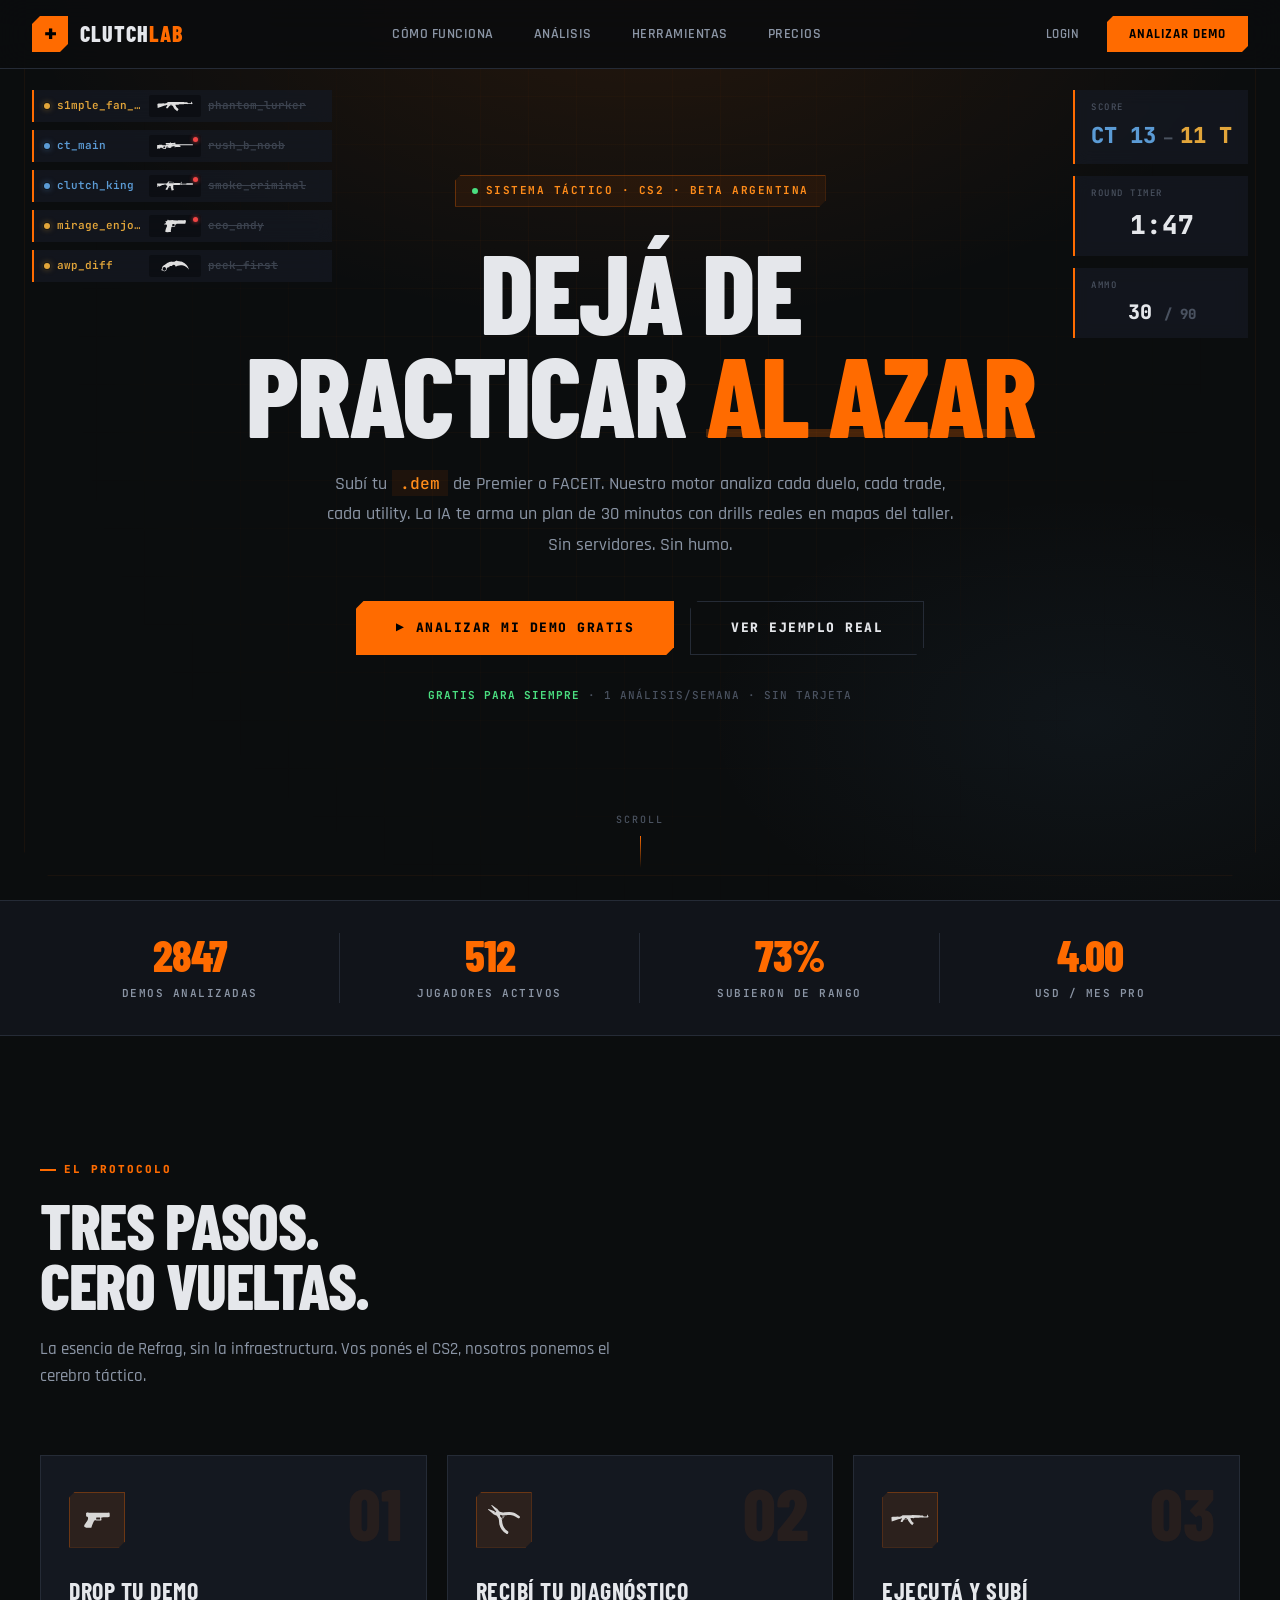
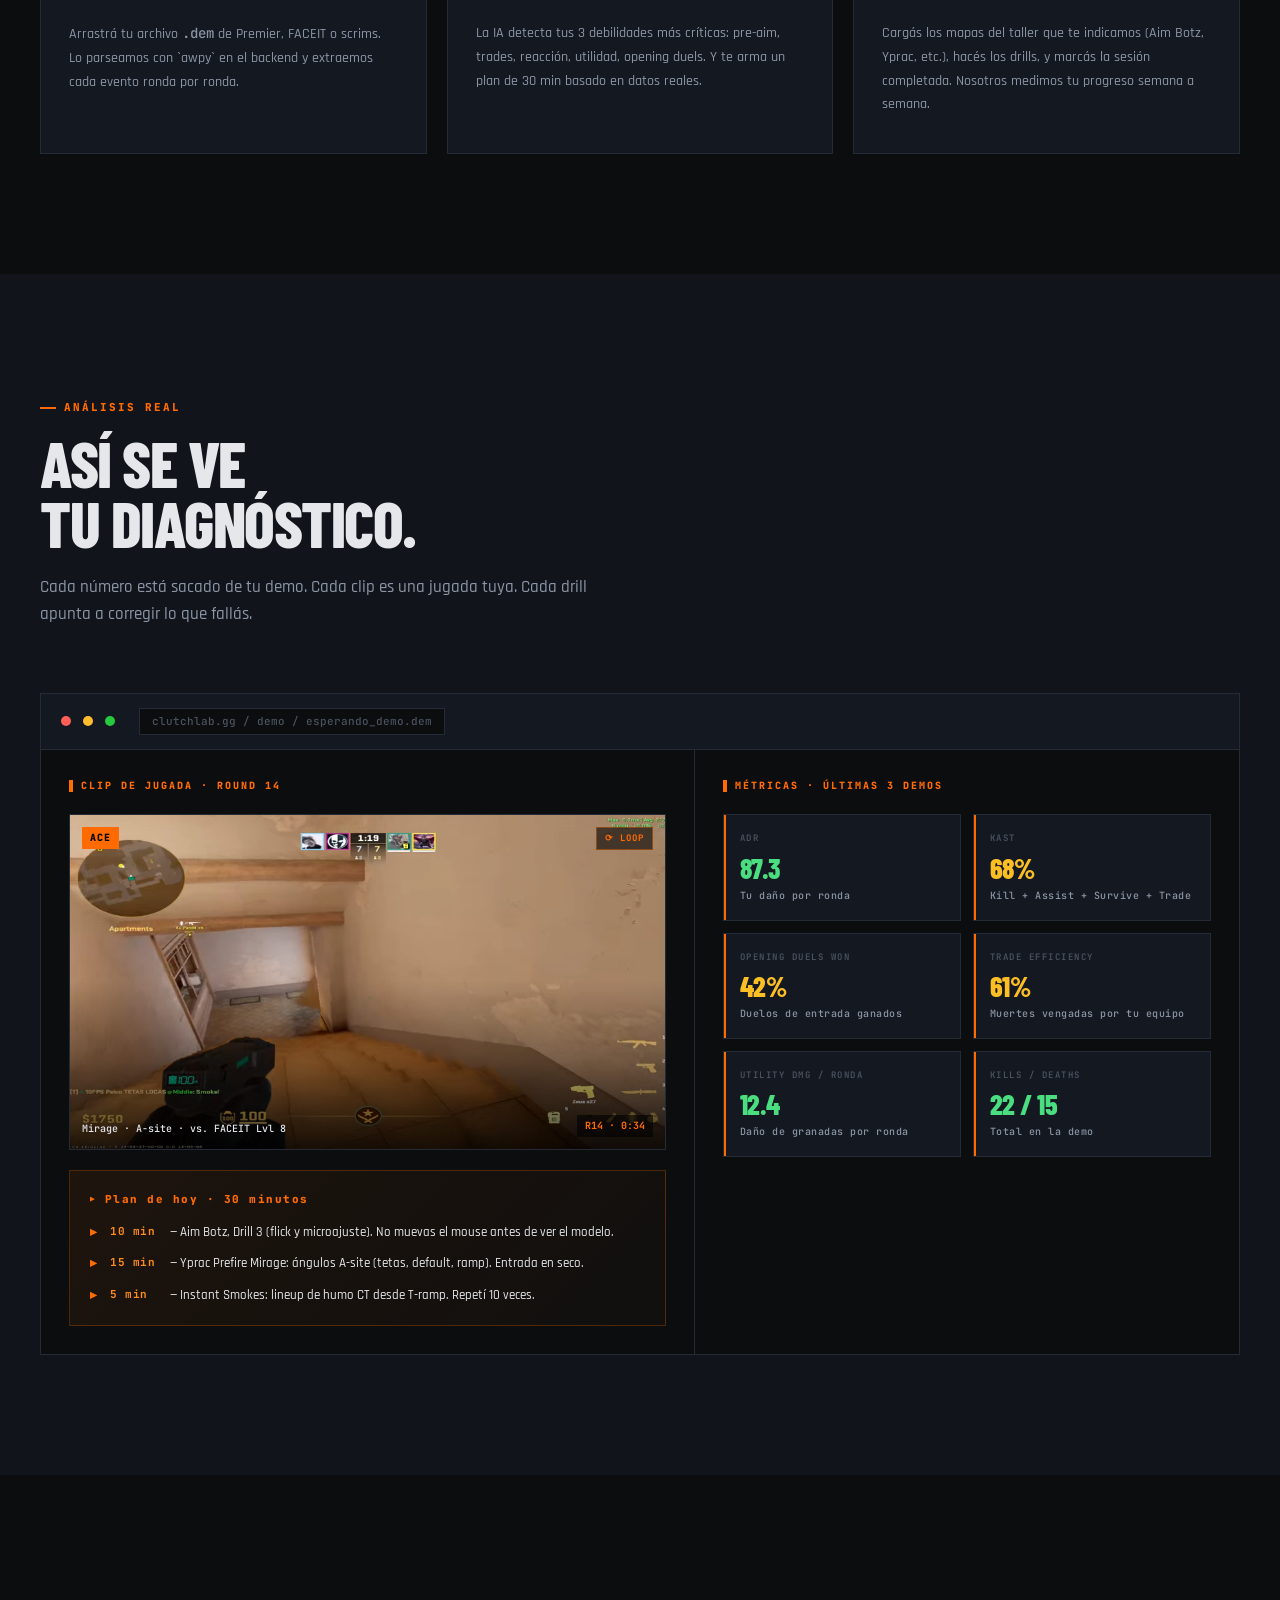
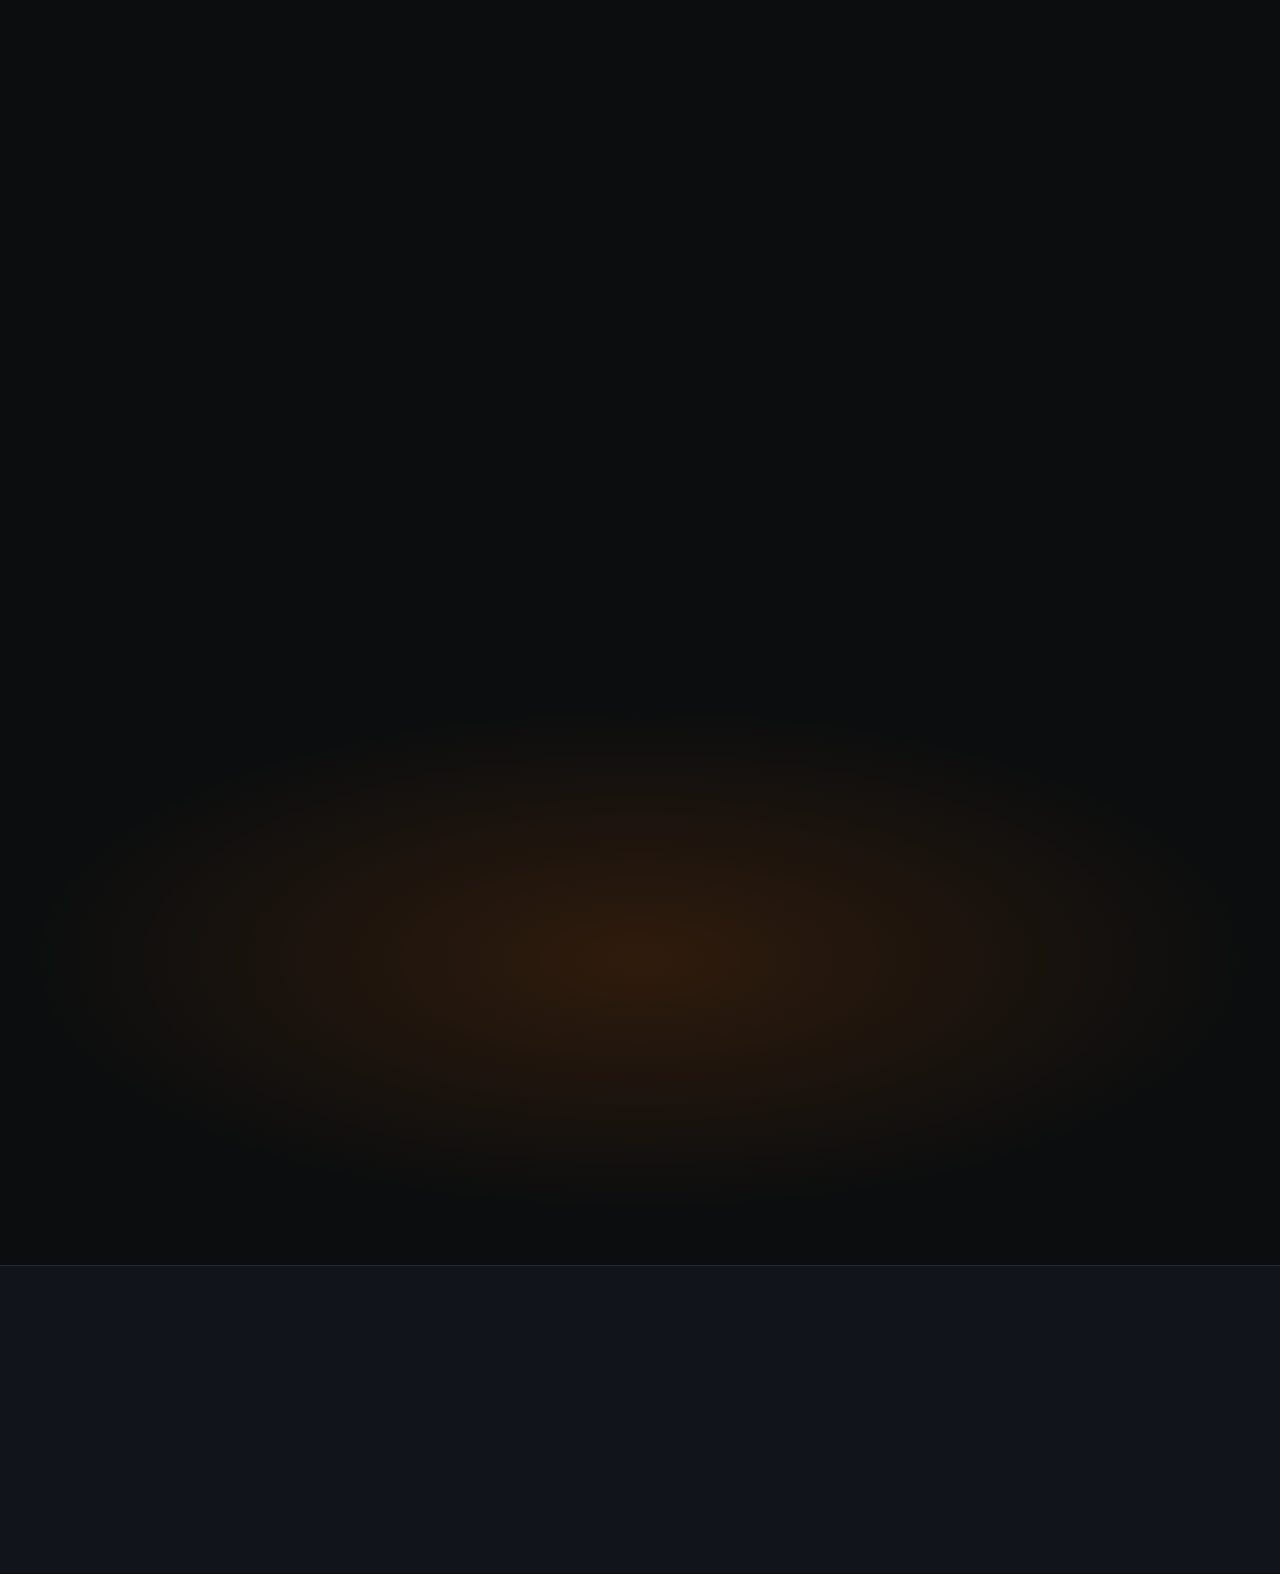
==== index.html @ af493adc "Base de la plataforma" ====
<!DOCTYPE html>
<html lang="es">
<head>
<meta charset="UTF-8">
<meta name="viewport" content="width=device-width, initial-scale=1.0">
<title>ClutchLab — Entrenamiento táctico para CS2</title>
<link rel="preconnect" href="https://fonts.googleapis.com">
<link rel="preconnect" href="https://fonts.gstatic.com" crossorigin>
<link href="https://fonts.googleapis.com/css2?family=Rajdhani:wght@500;600;700&family=JetBrains+Mono:wght@400;600;800&family=Barlow+Condensed:wght@600;700;800&display=swap" rel="stylesheet">
<link rel="stylesheet" href="styles.css">
</head>
<body>

<!-- ============================================================
     NAV
     ============================================================ -->
<nav>
  <div class="nav-inner">
    <div class="nav-brand">
      <div class="nav-brand-mark"></div>
      <div class="nav-brand-text">Clutch<span>Lab</span></div>
    </div>
    <ul class="nav-links">
      <li><a href="#como-funciona">Cómo funciona</a></li>
      <li><a href="#analisis">Análisis</a></li>
      <li><a href="#herramientas">Herramientas</a></li>
      <li><a href="#precios">Precios</a></li>
    </ul>
    <div class="nav-actions">
      <a href="#" class="nav-login" id="nav-login-btn">Login</a>
      <div class="nav-user hidden" id="nav-user">
        <span class="nav-username" id="nav-username">@usuario</span>
        <button type="button" class="nav-logout" id="nav-logout-btn">Salir</button>
      </div>
      <button type="button" class="nav-cta" id="btn-analyze-nav" style="border:none;cursor:pointer;font-family:inherit;">Analizar demo</button>
    </div>
  </div>
</nav>

<!-- ============================================================
     HERO
     ============================================================ -->
<header class="hero">
  
  <!-- Kill feed decorativo -->
  <div class="killfeed">
    
    <!-- AK-47 · T mata a CT -->
    <div class="kf-item">
      <span class="kf-faction kf-faction-t"></span>
      <span class="kf-killer kf-t">s1mple_fan_07</span>
      <span class="kf-weapon-wrap">
        <img class="kf-weapon-icon" src="icons/ak47.svg" alt="AK-47">
      </span>
      <span class="kf-dead">phantom_lurker</span>
    </div>

    <!-- AWP headshot · CT mata a T -->
    <div class="kf-item">
      <span class="kf-faction kf-faction-ct"></span>
      <span class="kf-killer kf-ct">ct_main</span>
      <span class="kf-weapon-wrap">
        <img class="kf-weapon-icon" src="icons/awp.svg" alt="AWP">
        <span class="kf-hs-dot"></span>
      </span>
      <span class="kf-dead">rush_b_noob</span>
    </div>

    <!-- M4A1-S headshot · CT mata a T -->
    <div class="kf-item">
      <span class="kf-faction kf-faction-ct"></span>
      <span class="kf-killer kf-ct">clutch_king</span>
      <span class="kf-weapon-wrap">
        <img class="kf-weapon-icon" src="icons/m4a1_silencer.svg" alt="M4A1-S">
        <span class="kf-hs-dot"></span>
      </span>
      <span class="kf-dead">smoke_criminal</span>
    </div>

    <!-- Deagle headshot · T mata a CT -->
    <div class="kf-item">
      <span class="kf-faction kf-faction-t"></span>
      <span class="kf-killer kf-t">mirage_enjoyer</span>
      <span class="kf-weapon-wrap">
        <img class="kf-weapon-icon" src="icons/deagle.svg" alt="Deagle">
        <span class="kf-hs-dot"></span>
      </span>
      <span class="kf-dead">eco_andy</span>
    </div>

    <!-- Karambit · T mata a CT -->
    <div class="kf-item">
      <span class="kf-faction kf-faction-t"></span>
      <span class="kf-killer kf-t">awp_diff</span>
      <span class="kf-weapon-wrap">
        <img class="kf-weapon-icon" src="icons/knife_karambit.svg" alt="Karambit">
      </span>
      <span class="kf-dead">peek_first</span>
    </div>

  </div>
  
  <!-- HUD decorativo derecha -->
  <div class="hero-hud">
    <div class="hud-box">
      <div class="hud-label">Score</div>
      <div class="hud-score">
        <span class="ct">CT 13</span>
        <span class="sep">—</span>
        <span class="t">11 T</span>
      </div>
    </div>
    <div class="hud-box">
      <div class="hud-label">Round Timer</div>
      <div class="hud-timer">1:47</div>
    </div>
    <div class="hud-box">
      <div class="hud-label">Ammo</div>
      <div class="hud-timer" style="font-size:20px;">30 <span style="color:var(--text-faint);font-size:14px;">/ 90</span></div>
    </div>
  </div>
  
  <div class="hero-content">
    <div class="hero-badge" data-animate="fade-up">
      <span class="dot"></span>
      Sistema táctico · CS2 · Beta Argentina
    </div>
    
    <h1 data-animate="fade-up" style="--delay:0.1s">
      Dejá de<br>practicar <span class="accent">al azar</span>
    </h1>
    
    <p class="hero-sub" data-animate="fade-up" style="--delay:0.2s">
      Subí tu <code>.dem</code> de Premier o FACEIT. Nuestro motor analiza cada duelo, cada trade, cada utility. La IA te arma un plan de 30 minutos con drills reales en mapas del taller. Sin servidores. Sin humo.
    </p>
    
    <div class="hero-ctas" data-animate="fade-up" style="--delay:0.3s">
      <button type="button" class="btn-primary" id="btn-analyze-hero">
        <span>▶</span> Analizar mi demo gratis
      </button>
      <a href="#analisis" class="btn-secondary">
        Ver ejemplo real
      </a>
    </div>
    
    <p class="hero-trust" data-animate="fade-up" style="--delay:0.4s">
      <strong>Gratis para siempre</strong> · 1 análisis/semana · Sin tarjeta
    </p>
  </div>
  
  <div class="scroll-hint">Scroll</div>
</header>

<!-- ============================================================
     STATS BAR
     ============================================================ -->
<div class="stats-bar">
  <div class="stats-inner">
    <div class="stat" data-animate="fade-up">
      <div class="stat-value" data-counter="2847">0</div>
      <div class="stat-label">Demos analizadas</div>
    </div>
    <div class="stat" data-animate="fade-up" style="--delay:0.1s">
      <div class="stat-value" data-counter="512">0</div>
      <div class="stat-label">Jugadores activos</div>
    </div>
    <div class="stat" data-animate="fade-up" style="--delay:0.2s">
      <div class="stat-value" data-counter="73" data-suffix="%">0</div>
      <div class="stat-label">Subieron de rango</div>
    </div>
    <div class="stat" data-animate="fade-up" style="--delay:0.3s">
      <div class="stat-value" data-counter="4" data-decimal="2">0</div>
      <div class="stat-label">USD / mes Pro</div>
    </div>
  </div>
</div>

<!-- ============================================================
     HOW IT WORKS
     ============================================================ -->
<section id="como-funciona">
  <div class="container">
    <div class="section-header" data-animate="fade-up">
      <div class="section-label">El protocolo</div>
      <h2 class="section-title">Tres pasos.<br>Cero vueltas.</h2>
      <p class="section-sub">La esencia de Refrag, sin la infraestructura. Vos ponés el CS2, nosotros ponemos el cerebro táctico.</p>
    </div>
    
    <div class="steps">
      <div class="step" data-animate="fade-up" style="--delay:0s">
        <div class="step-num">01</div>
        <div class="step-icon wide">
          <img src="icons/glock.svg" alt="Glock">
        </div>
        <h3>Drop tu demo</h3>
        <p>Arrastrá tu archivo <code>.dem</code> de Premier, FACEIT o scrims. Lo parseamos con `awpy` en el backend y extraemos cada evento ronda por ronda.</p>
      </div>
      <div class="step" data-animate="fade-up" style="--delay:0.15s">
        <div class="step-num">02</div>
        <div class="step-icon">
          <img src="icons/defuser.svg" alt="Defuser">
        </div>
        <h3>Recibí tu diagnóstico</h3>
        <p>La IA detecta tus 3 debilidades más críticas: pre-aim, trades, reacción, utilidad, opening duels. Y te arma un plan de 30 min basado en datos reales.</p>
      </div>
      <div class="step" data-animate="fade-up" style="--delay:0.3s">
        <div class="step-num">03</div>
        <div class="step-icon wide">
          <img src="icons/ak47.svg" alt="AK-47">
        </div>
        <h3>Ejecutá y subí</h3>
        <p>Cargás los mapas del taller que te indicamos (Aim Botz, Yprac, etc.), hacés los drills, y marcás la sesión completada. Nosotros medimos tu progreso semana a semana.</p>
      </div>
    </div>
  </div>
</section>

<!-- ============================================================
     DEMO DASHBOARD - ANÁLISIS
     ============================================================ -->
<section id="analisis" class="demo-section">
  <div class="container">
    <div class="section-header" data-animate="fade-up">
      <div class="section-label">Análisis real</div>
      <h2 class="section-title">Así se ve<br>tu diagnóstico.</h2>
      <p class="section-sub">Cada número está sacado de tu demo. Cada clip es una jugada tuya. Cada drill apunta a corregir lo que fallás.</p>
    </div>
    
    <div class="dashboard" data-animate="scale">
      <!-- Topbar estilo ventana -->
      <div class="dash-topbar">
        <div class="dash-dot r"></div>
        <div class="dash-dot y"></div>
        <div class="dash-dot g"></div>
        <div class="dash-url" id="dash-url">clutchlab.gg / demo / esperando_demo.dem</div>
      </div>
      
      <div class="dash-body">
        <!-- Panel izquierdo: clip + plan -->
        <div class="dash-panel">
          <div class="dash-panel-title">Clip de jugada · Round 14</div>
          
          <div class="clip" data-animate="fade-up">
            <video autoplay loop muted playsinline preload="metadata">
              <source src="clips/ejemplodemo.webm" type="video/webm">
            </video>
            <div class="clip-overlay">
              <span class="clip-tag">ACE</span>
              <div class="clip-info">
                <span>Mirage · A-site · vs. FACEIT Lvl 8</span>
                <span class="clip-timestamp">R14 · 0:34</span>
              </div>
            </div>
          </div>
          
          <div class="plan">
            <div class="plan-title">Plan de hoy · 30 minutos</div>
            <ul class="plan-list">
              <li class="plan-item">
                <strong>10 min</strong> — Aim Botz, Drill 3 (flick y microajuste). No muevas el mouse antes de ver el modelo.
              </li>
              <li class="plan-item">
                <strong>15 min</strong> — Yprac Prefire Mirage: ángulos A-site (tetas, default, ramp). Entrada en seco.
              </li>
              <li class="plan-item">
                <strong>5 min</strong> — Instant Smokes: lineup de humo CT desde T-ramp. Repetí 10 veces.
              </li>
            </ul>
          </div>
        </div>
        
        <!-- Panel derecho: métricas -->
        <div class="dash-panel">
          <div class="dash-panel-title">Métricas · Últimas 3 demos</div>
          
          <div class="metrics-grid">
            <div class="metric" data-animate="fade-up" style="--delay:0s">
              <div class="metric-label">ADR</div>
              <div class="metric-value good" id="metric-adr">87.3</div>
              <div class="metric-delta" id="metric-adr-delta">Tu daño por ronda</div>
            </div>
            <div class="metric" data-animate="fade-up" style="--delay:0.1s">
              <div class="metric-label">KAST</div>
              <div class="metric-value warn" id="metric-kast">68%</div>
              <div class="metric-delta" id="metric-kast-delta">Kill + Assist + Survive + Trade</div>
            </div>
            <div class="metric" data-animate="fade-up" style="--delay:0.2s">
              <div class="metric-label">Opening duels won</div>
              <div class="metric-value warn" id="metric-opening">42%</div>
              <div class="metric-delta" id="metric-opening-delta">Duelos de entrada ganados</div>
            </div>
            <div class="metric" data-animate="fade-up" style="--delay:0.3s">
              <div class="metric-label">Trade efficiency</div>
              <div class="metric-value warn" id="metric-trade">61%</div>
              <div class="metric-delta" id="metric-trade-delta">Muertes vengadas por tu equipo</div>
            </div>
            <div class="metric" data-animate="fade-up" style="--delay:0.4s">
              <div class="metric-label">Utility dmg / ronda</div>
              <div class="metric-value good" id="metric-utility">12.4</div>
              <div class="metric-delta" id="metric-utility-delta">Daño de granadas por ronda</div>
            </div>
            <div class="metric" data-animate="fade-up" style="--delay:0.5s">
              <div class="metric-label">Kills / Deaths</div>
              <div class="metric-value good" id="metric-kd">22 / 15</div>
              <div class="metric-delta" id="metric-kd-delta">Total en la demo</div>
            </div>
          </div>
        </div>
      </div>
    </div>
  </div>
</section>

<!-- ============================================================
     FEATURES
     ============================================================ -->
<section id="herramientas">
  <div class="container">
    <div class="section-header" data-animate="fade-up">
      <div class="section-label">Arsenal completo</div>
      <h2 class="section-title">El nivel de los mejores,<br><span style="color:var(--orange)">forjado en Latinoamérica</span>.</h2>
      <p class="section-sub">Cada módulo está conectado a tu análisis. Nada es genérico. Cada drill, cada lineup, cada rutina sale de tu gameplay real.</p>
    </div>
    
    <div class="features-grid">
      <div class="feat" data-animate="fade-up" style="--delay:0s">
        <div class="feat-icon">
          <img src="icons/customplayer.svg" alt="Jugador">
        </div>
        <h3>Coach IA de demos</h3>
        <p>Análisis profundo con métricas que ni sabías que existían: opening duels, trade%, KAST, reacción en ángulos abiertos.</p>
        <div class="feat-tag">Análisis · Free</div>
      </div>
      <div class="feat" data-animate="fade-up" style="--delay:0.1s">
        <div class="feat-icon wide">
          <img src="icons/ak47.svg" alt="AK-47">
        </div>
        <h3>Aim Routines</h3>
        <p>Drills específicos en Aim Botz, Crossfire y mapas del taller, asignados según tu debilidad detectada. Nada al azar.</p>
        <div class="feat-tag">Drills · Pro</div>
      </div>
      <div class="feat" data-animate="fade-up" style="--delay:0.2s">
        <div class="feat-icon">
          <img src="icons/movelinear.svg" alt="Ruta de prefire">
        </div>
        <h3>Prefire por mapa</h3>
        <p>Rutas priorizadas de prefire. Te decimos qué ángulo limpiar primero en Mirage, Inferno, Dust2 según tus demos.</p>
        <div class="feat-tag">Ejecución · Pro</div>
      </div>
      <div class="feat" data-animate="fade-up" style="--delay:0s">
        <div class="feat-icon wide">
          <img src="icons/grenadepack.svg" alt="Pack de granadas">
        </div>
        <h3>Utility Hub</h3>
        <p>Lineups en texto + video con link directo a Instant Smokes o Yprac Utility. Guardá tus propias alineaciones.</p>
        <div class="feat-tag">Lineups · Pro</div>
      </div>
      <div class="feat" data-animate="fade-up" style="--delay:0.1s">
        <div class="feat-icon wide">
          <img src="icons/inferno.svg" alt="Mapa Inferno">
        </div>
        <h3>Bootcamps por mapa</h3>
        <p>Rutas de 7 días para Mirage, Dust2, Inferno, Ancient y Anubis. Tareas diarias + seguimiento de progreso.</p>
        <div class="feat-tag">Contenido · Pro</div>
      </div>
      <div class="feat" data-animate="fade-up" style="--delay:0.2s">
        <div class="feat-icon">
          <img src="icons/healthshot.svg" alt="Boost de progreso">
        </div>
        <h3>Rachas y progreso</h3>
        <p>Historial de sesiones, rachas, y evolución de métricas. Ves lo que los mapas gratis no te muestran.</p>
        <div class="feat-tag">Tracking · Free</div>
      </div>
    </div>
  </div>
</section>

<!-- ============================================================
     MAP POOL
     ============================================================ -->
<div class="map-pool">
  <div class="map-pool-inner">
    <div class="map-pool-title" data-animate="fade-up">Map pool soportado · Premier 2026</div>
    <div class="maps">
      <div class="map-chip" data-animate="scale" style="--delay:0s">Mirage</div>
      <div class="map-chip" data-animate="scale" style="--delay:0.05s">Inferno</div>
      <div class="map-chip" data-animate="scale" style="--delay:0.1s">Dust2</div>
      <div class="map-chip" data-animate="scale" style="--delay:0.15s">Ancient</div>
      <div class="map-chip" data-animate="scale" style="--delay:0.2s">Anubis</div>
      <div class="map-chip" data-animate="scale" style="--delay:0.25s">Nuke</div>
      <div class="map-chip" data-animate="scale" style="--delay:0.3s">Vertigo</div>
      <div class="map-chip" data-animate="scale" style="--delay:0.35s">Train</div>
    </div>
  </div>
</div>

<!-- ============================================================
     PRICING
     ============================================================ -->
<section id="precios">
  <div class="container">
    <div class="section-header" data-animate="fade-up">
      <div class="section-label">Inversión</div>
      <h2 class="section-title">Empezá gratis.<br>Pagá solo si te sirve.</h2>
      <p class="section-sub">Sin tarjeta. Sin trampa. El plan Free es completo de verdad — no es una demo recortada.</p>
    </div>
    
    <div class="pricing-grid">
      <div class="price-card" data-animate="fade-up" style="--delay:0s">
        <div class="price-name">Free</div>
        <div class="price-value"><span class="cur">$</span>0<span class="per">/ siempre</span></div>
        <p class="price-desc">Para probar si el método funciona con tu juego real.</p>
        <ul class="price-list">
          <li>1 análisis de demo por semana</li>
          <li>Diagnóstico + plan de 30 min</li>
          <li>Biblioteca básica de lineups</li>
          <li>Rachas y progreso básico</li>
          <li class="off">Análisis ilimitados</li>
          <li class="off">Bootcamps avanzados</li>
        </ul>
        <a href="#" class="price-cta outline">Empezar gratis</a>
      </div>
      
      <div class="price-card featured" data-animate="fade-up" style="--delay:0.15s">
        <div class="price-tag">Recomendado</div>
        <div class="price-name">Pro</div>
        <div class="price-value"><span class="cur">$</span>4<span class="per">/ mes</span></div>
        <p class="price-desc">Para el jugador que quiere subir de rango en serio.</p>
        <ul class="price-list">
          <li>Análisis ilimitados de demos</li>
          <li>Historial de progreso completo</li>
          <li>Bootcamps de todos los mapas</li>
          <li>Utility Hub completo</li>
          <li>Comparativa con mayor rango</li>
          <li>Acceso anticipado a nuevas features</li>
        </ul>
        <a href="#" class="price-cta fill">Probar 7 días gratis</a>
      </div>
      
      <div class="price-card" data-animate="fade-up" style="--delay:0.3s">
        <div class="price-name">Equipos</div>
        <div class="price-value"><span class="cur">$</span>15<span class="per">/ mes</span></div>
        <p class="price-desc">Para organizaciones y academias que entrenan en serio.</p>
        <ul class="price-list">
          <li>Hasta 5 cuentas Pro</li>
          <li>Panel de equipo con progreso grupal</li>
          <li>Análisis de scrims compartido</li>
          <li>Rutinas personalizadas por equipo</li>
          <li>Soporte prioritario en español</li>
          <li>Facturación para organizaciones</li>
        </ul>
        <a href="#" class="price-cta outline">Contactar</a>
      </div>
    </div>
  </div>
</section>

<!-- ============================================================
     FINAL CTA
     ============================================================ -->
<section class="final-cta">
  <div class="final-cta-content">
    <h2 data-animate="fade-up">
      Tu próxima partida<br>puede ser <span class="accent">distinta</span>.
    </h2>
    <p data-animate="fade-up" style="--delay:0.15s">
      Subí una demo ahora. En 30 segundos tenés tu primer plan de entrenamiento personalizado. Gratis, sin tarjeta, sin vueltas.
    </p>
    <div data-animate="fade-up" style="--delay:0.3s">
      <button type="button" class="btn-primary" id="btn-analyze-final">
        <span>▶</span> Analizar mi primera demo
      </button>
    </div>
  </div>
</section>

<!-- ============================================================
     FOOTER
     ============================================================ -->
<footer>
  <div class="footer-inner">
    <div class="footer-top">
      <div class="footer-brand">Clutch<span>Lab</span></div>
      <ul class="footer-links">
        <li><a href="#">Discord</a></li>
        <li><a href="#">Twitter</a></li>
        <li><a href="#">Términos</a></li>
        <li><a href="#">Privacidad</a></li>
      </ul>
    </div>
    <div class="footer-bottom">
      <span>© 2026 ClutchLab. Hecho con 🧡 en Argentina.</span>
      <span>CS2 · FACEIT · Premier · Scrims</span>
    </div>
    <p class="footer-disclaimer">
      ClutchLab no está afiliado a Valve Corporation. Counter-Strike es una marca registrada de Valve. Usamos únicamente mapas del Taller de Steam con permiso de sus autores, o guiamos al usuario a descargarlos de forma independiente. No distribuimos contenido de terceros.
    </p>
  </div>
</footer>

<!-- ============================================================
     AUTH MODAL
     ============================================================ -->
<div class="auth-modal-overlay" id="auth-modal">
  <div class="auth-modal">
    <button type="button" class="auth-modal-close" id="auth-modal-close">×</button>
    
    <div class="auth-modal-header">
      <div class="auth-modal-tag">Acceso requerido</div>
      <h2 class="auth-modal-title">Tu cuenta</h2>
    </div>
    
    <div class="auth-modal-tabs">
      <button type="button" class="auth-modal-tab active" data-tab="login">Entrar</button>
      <button type="button" class="auth-modal-tab" data-tab="register">Crear cuenta</button>
    </div>
    
    <form class="auth-form" id="auth-form-login" data-tab-content="login">
      <div class="auth-field">
        <label class="auth-label" for="login-email">Email</label>
        <input class="auth-input" type="email" id="login-email" placeholder="tu@email.com" required>
      </div>
      <div class="auth-field">
        <label class="auth-label" for="login-password">Contraseña</label>
        <input class="auth-input" type="password" id="login-password" placeholder="••••••" required>
      </div>
      <div class="auth-error" id="login-error"></div>
      <button type="submit" class="auth-submit" id="login-submit">Entrar</button>
    </form>
    
    <form class="auth-form" id="auth-form-register" data-tab-content="register" style="display:none">
      <div class="auth-field">
        <label class="auth-label" for="register-email">Email</label>
        <input class="auth-input" type="email" id="register-email" placeholder="tu@email.com" required>
      </div>
      <div class="auth-field">
        <label class="auth-label" for="register-username">Username</label>
        <input class="auth-input" type="text" id="register-username" placeholder="tunombre" minlength="3" maxlength="30" required>
      </div>
      <div class="auth-field">
        <label class="auth-label" for="register-password">Contraseña (mín. 6)</label>
        <input class="auth-input" type="password" id="register-password" placeholder="••••••" minlength="6" required>
      </div>
      <div class="auth-error" id="register-error"></div>
      <button type="submit" class="auth-submit" id="register-submit">Crear cuenta</button>
    </form>
  </div>
</div>

<!-- Input oculto para subir la demo -->
<input type="file" id="demo-file-input" accept=".dem" style="display:none">

<script src="script.js"></script>

</body>
</html>
---- styles.css ----
* { margin: 0; padding: 0; box-sizing: border-box; }

:root {
  --bg:        #0b0d0e;
  --bg-2:      #11141a;
  --bg-3:      #1a1e26;
  --panel:     #141820;
  --orange:    #ff6b00;
  --orange-hi: #ff8c1a;
  --orange-dim: #4a2600;
  --text:      #e5e7eb;
  --text-dim:  #8b95a5;
  --text-faint: #4a5260;
  --border:    #252b36;
  --ct:        #5b9bd5;
  --t:         #e2a53a;
  --green:     #4ade80;
  --red:       #ef4444;
  --yellow:    #fbbf24;
  --mono:      'JetBrains Mono', monospace;
  --display:   'Barlow Condensed', sans-serif;
  --ui:        'Rajdhani', sans-serif;
}

html { scroll-behavior: smooth; }

body {
  font-family: var(--ui);
  background: var(--bg);
  color: var(--text);
  line-height: 1.6;
  overflow-x: hidden;
  font-weight: 500;
}

body { cursor: crosshair; }
a, button, .clickable { cursor: pointer; }

code, .mono { font-family: var(--mono); }

/* ============================================================
   SCROLL ANIMATIONS
   ============================================================ */
[data-animate] {
  opacity: 0;
  transition: opacity 0.9s cubic-bezier(0.16, 1, 0.3, 1),
              transform 0.9s cubic-bezier(0.16, 1, 0.3, 1);
  transition-delay: var(--delay, 0s);
  will-change: opacity, transform;
}
[data-animate="fade-up"] { transform: translateY(60px); }
[data-animate="scale"]   { transform: scale(0.88); }

[data-animate].visible {
  opacity: 1;
  transform: translate(0) scale(1);
  will-change: auto;
}

/* ============================================================
   CONTENT-VISIBILITY — salta layout/render de secciones below-fold
   ============================================================ */
.stats-bar,
#como-funciona,
#analisis,
#herramientas,
.map-pool,
#precios,
.final-cta,
footer {
  content-visibility: auto;
  contain-intrinsic-size: auto 800px;
}

/* ============================================================
   NAV
   ============================================================ */
nav {
  position: fixed;
  top: 0; left: 0; right: 0;
  z-index: 1000;
  background: rgba(11, 13, 14, 0.92);
  backdrop-filter: blur(16px);
  border-bottom: 1px solid var(--border);
}

.nav-inner {
  max-width: 1400px;
  margin: 0 auto;
  padding: 0 32px;
  height: 68px;
  display: flex;
  align-items: center;
  justify-content: space-between;
}

.nav-brand {
  display: flex;
  align-items: center;
  gap: 12px;
}

.nav-brand-mark {
  width: 36px; height: 36px;
  background: var(--orange);
  display: flex;
  align-items: center;
  justify-content: center;
  clip-path: polygon(0 8px, 8px 0, 100% 0, 100% calc(100% - 8px), calc(100% - 8px) 100%, 0 100%);
  position: relative;
}
.nav-brand-mark::after {
  content: '+';
  color: #000;
  font-family: var(--mono);
  font-weight: 800;
  font-size: 22px;
  line-height: 1;
}

.nav-brand-text {
  font-family: var(--display);
  font-weight: 800;
  font-size: 22px;
  letter-spacing: 1px;
  text-transform: uppercase;
}
.nav-brand-text span { color: var(--orange); }

.nav-links {
  display: flex;
  gap: 8px;
  list-style: none;
  align-items: center;
}

.nav-links a {
  color: var(--text-dim);
  text-decoration: none;
  font-size: 14px;
  font-weight: 600;
  padding: 8px 16px;
  text-transform: uppercase;
  letter-spacing: 0.5px;
  transition: color 0.2s, background 0.2s;
  clip-path: polygon(0 4px, 4px 0, 100% 0, 100% calc(100% - 4px), calc(100% - 4px) 100%, 0 100%);
}
.nav-links a:hover { color: var(--text); background: var(--bg-3); }

.nav-actions {
  display: flex;
  gap: 12px;
  align-items: center;
}

.nav-login {
  color: var(--text-dim);
  font-size: 13px;
  text-decoration: none;
  text-transform: uppercase;
  letter-spacing: 0.5px;
  font-weight: 600;
  padding: 8px 16px;
}
.nav-login:hover { color: var(--text); }

.nav-cta {
  background: var(--orange);
  color: #000;
  padding: 10px 22px;
  font-weight: 800;
  font-size: 13px;
  text-transform: uppercase;
  letter-spacing: 1px;
  text-decoration: none;
  clip-path: polygon(0 6px, 6px 0, 100% 0, 100% calc(100% - 6px), calc(100% - 6px) 100%, 0 100%);
  transition: background 0.2s, transform 0.2s;
  display: inline-block;
}
.nav-cta:hover {
  background: var(--orange-hi);
  transform: translateY(-1px);
}

/* ============================================================
   HERO
   ============================================================ */
.hero {
  min-height: 100vh;
  padding: 120px 32px 140px;
  position: relative;
  display: flex;
  flex-direction: column;
  align-items: center;
  justify-content: center;
  overflow: hidden;
  background:
    radial-gradient(ellipse 80% 60% at 50% 0%, rgba(255,107,0,0.10) 0%, transparent 60%),
    radial-gradient(ellipse 60% 50% at 85% 80%, rgba(91,155,213,0.06) 0%, transparent 50%),
    var(--bg);
}

.hero::before {
  content: '';
  position: absolute;
  inset: 0;
  background-image:
    linear-gradient(rgba(255,107,0,0.04) 1px, transparent 1px),
    linear-gradient(90deg, rgba(255,107,0,0.04) 1px, transparent 1px);
  background-size: 48px 48px;
  mask-image: radial-gradient(circle at 50% 40%, black 10%, transparent 70%);
  -webkit-mask-image: radial-gradient(circle at 50% 40%, black 10%, transparent 70%);
  pointer-events: none;
  animation: grid-drift 40s linear infinite;
  will-change: background-position;
}

.hero::after {
  content: '';
  position: absolute;
  inset: 24px;
  border: 1px solid rgba(255,107,0,0.06);
  clip-path: polygon(
    0 24px, 24px 0,
    calc(100% - 24px) 0, 100% 24px,
    100% calc(100% - 24px), calc(100% - 24px) 100%,
    24px 100%, 0 calc(100% - 24px)
  );
  pointer-events: none;
}

.hero-content {
  position: relative;
  z-index: 2;
  max-width: 1200px;
  width: 100%;
  text-align: center;
}

/* ============================================================
   KILLFEED
   ============================================================ */
.killfeed {
  position: absolute;
  top: 90px;
  left: 32px;
  display: flex;
  flex-direction: column;
  gap: 8px;
  z-index: 3;
  pointer-events: none;
}

.kf-item {
  display: flex;
  align-items: center;
  gap: 7px;
  background: rgba(20, 24, 32, 0.85);
  backdrop-filter: blur(8px);
  padding: 5px 12px 5px 10px;
  border-left: 2px solid var(--orange);
  font-family: var(--mono);
  font-size: 11px;
  font-weight: 600;
  opacity: 0;
  animation: kf-slide 0.5s ease-out forwards;
  width: 300px;
  line-height: 1.4;
}
.kf-item:nth-child(1) { animation-delay: 0.15s; }
.kf-item:nth-child(2) { animation-delay: 0.35s; }
.kf-item:nth-child(3) { animation-delay: 0.55s; }
.kf-item:nth-child(4) { animation-delay: 0.75s; }
.kf-item:nth-child(5) { animation-delay: 0.95s; }

@keyframes kf-slide {
  from { opacity: 0; transform: translateX(-20px); }
  to   { opacity: 1; transform: translateX(0); }
}

.kf-faction {
  width: 6px;
  height: 6px;
  border-radius: 50%;
  flex-shrink: 0;
}
.kf-faction-t {
  background: var(--t);
  box-shadow: 0 0 0 1px rgba(0,0,0,0.4), 0 0 6px rgba(226,165,58,0.6);
}
.kf-faction-ct {
  background: var(--ct);
  box-shadow: 0 0 0 1px rgba(0,0,0,0.4), 0 0 6px rgba(91,155,213,0.6);
}

.kf-killer {
  flex: 0 0 85px;
  overflow: hidden;
  text-overflow: ellipsis;
  white-space: nowrap;
  line-height: 1.4;
}
.kf-t  { color: var(--t); }
.kf-ct { color: var(--ct); }

.kf-weapon-wrap {
  position: relative;
  display: inline-flex;
  align-items: center;
  justify-content: center;
  flex-shrink: 0;
  width: 52px;
  height: 22px;
  background: rgba(0, 0, 0, 0.35);
  border-radius: 2px;
}

.kf-weapon-icon {
  width: 36px;
  height: 14px;
  object-fit: contain;
  filter: brightness(0) invert(0.92);
  opacity: 0.95;
}

.kf-hs-dot {
  position: absolute;
  top: 2px;
  right: 3px;
  width: 5px;
  height: 5px;
  border-radius: 50%;
  background: var(--red);
  box-shadow: 0 0 4px rgba(239, 68, 68, 0.9);
}

.kf-dead {
  flex: 1 1 0;
  min-width: 0;
  color: var(--text-faint);
  text-decoration: line-through;
  opacity: 0.75;
  overflow: hidden;
  text-overflow: ellipsis;
  white-space: nowrap;
  line-height: 1.4;
}

/* ============================================================
   RIGHT HUD
   ============================================================ */
.hero-hud {
  position: absolute;
  top: 90px;
  right: 32px;
  z-index: 3;
  font-family: var(--mono);
  display: flex;
  flex-direction: column;
  gap: 12px;
  pointer-events: none;
}

.hud-box {
  background: rgba(20, 24, 32, 0.85);
  backdrop-filter: blur(8px);
  border-left: 2px solid var(--orange);
  padding: 10px 16px;
  min-width: 160px;
}

.hud-label {
  font-size: 9px;
  color: var(--text-faint);
  text-transform: uppercase;
  letter-spacing: 1.5px;
  margin-bottom: 4px;
}

.hud-score {
  font-size: 22px;
  font-weight: 800;
  display: flex;
  justify-content: space-between;
  align-items: baseline;
}
.hud-score .ct { color: var(--ct); }
.hud-score .t { color: var(--t); }
.hud-score .sep { color: var(--text-faint); font-size: 14px; margin: 0 8px; }

.hud-timer {
  font-size: 26px;
  font-weight: 800;
  color: var(--text);
  text-align: center;
}

/* ============================================================
   HERO BADGE
   ============================================================ */
.hero-badge {
  display: inline-flex;
  align-items: center;
  gap: 8px;
  padding: 6px 16px;
  background: rgba(255, 107, 0, 0.08);
  border: 1px solid rgba(255, 107, 0, 0.3);
  color: var(--orange-hi);
  font-family: var(--mono);
  font-size: 11px;
  font-weight: 700;
  letter-spacing: 1.5px;
  text-transform: uppercase;
  margin-bottom: 32px;
  clip-path: polygon(0 6px, 6px 0, 100% 0, 100% calc(100% - 6px), calc(100% - 6px) 100%, 0 100%);
}

.hero-badge .dot {
  width: 6px; height: 6px;
  background: var(--green);
  border-radius: 50%;
  animation: pulse-dot 1.5s ease-in-out infinite;
}
@keyframes pulse-dot {
  0%, 100% { opacity: 1; box-shadow: 0 0 8px var(--green); }
  50% { opacity: 0.4; box-shadow: 0 0 0 var(--green); }
}

.hero h1 {
  font-family: var(--display);
  font-size: clamp(48px, 9vw, 112px);
  font-weight: 800;
  line-height: 0.92;
  letter-spacing: -2px;
  text-transform: uppercase;
  margin-bottom: 24px;
}
.hero h1 .accent {
  color: var(--orange);
  position: relative;
  display: inline-block;
}
.hero h1 .accent::after {
  content: '';
  position: absolute;
  left: 0; right: 0;
  bottom: 8px;
  height: 8px;
  background: var(--orange);
  opacity: 0.25;
  z-index: -1;
}

.hero-sub {
  font-size: clamp(15px, 1.6vw, 18px);
  color: var(--text-dim);
  max-width: 640px;
  margin: 0 auto 40px;
  line-height: 1.7;
}
.hero-sub code {
  color: var(--orange-hi);
  background: rgba(255,107,0,0.08);
  padding: 2px 8px;
  font-size: 0.9em;
}

.hero-ctas {
  display: flex;
  gap: 16px;
  justify-content: center;
  flex-wrap: wrap;
  margin-bottom: 32px;
}

.btn-primary {
  padding: 16px 40px;
  background: var(--orange);
  color: #000;
  font-family: var(--mono);
  font-weight: 800;
  font-size: 13px;
  text-transform: uppercase;
  letter-spacing: 1.5px;
  text-decoration: none;
  clip-path: polygon(0 8px, 8px 0, 100% 0, 100% calc(100% - 8px), calc(100% - 8px) 100%, 0 100%);
  transition: all 0.2s;
  display: inline-flex;
  align-items: center;
  gap: 10px;
  border: none;
  cursor: pointer;
}
.btn-primary:hover {
  background: var(--orange-hi);
  transform: translateY(-2px);
  box-shadow: 0 12px 32px rgba(255,107,0,0.35);
}

.btn-secondary {
  padding: 16px 40px;
  background: transparent;
  color: var(--text);
  font-family: var(--mono);
  font-weight: 800;
  font-size: 13px;
  text-transform: uppercase;
  letter-spacing: 1.5px;
  text-decoration: none;
  border: 1px solid var(--border);
  clip-path: polygon(0 8px, 8px 0, 100% 0, 100% calc(100% - 8px), calc(100% - 8px) 100%, 0 100%);
  transition: all 0.2s;
  display: inline-flex;
  align-items: center;
  gap: 10px;
}
.btn-secondary:hover {
  background: var(--bg-3);
  border-color: var(--orange);
  color: var(--orange);
}

.hero-trust {
  font-family: var(--mono);
  font-size: 11px;
  color: var(--text-faint);
  letter-spacing: 1px;
  text-transform: uppercase;
}
.hero-trust strong { color: var(--green); }

.scroll-hint {
  position: absolute;
  bottom: 32px;
  left: 50%;
  transform: translateX(-50%);
  display: flex;
  flex-direction: column;
  align-items: center;
  gap: 8px;
  color: var(--text-faint);
  font-family: var(--mono);
  font-size: 10px;
  letter-spacing: 2px;
  text-transform: uppercase;
  opacity: 0;
  animation: fade-in 1s ease 3s forwards;
}
.scroll-hint::after {
  content: '';
  width: 1px;
  height: 32px;
  background: linear-gradient(to bottom, var(--orange), transparent);
  animation: scroll-line 2s ease-in-out infinite;
}
@keyframes scroll-line {
  0%, 100% { transform: scaleY(0.3); opacity: 0.3; }
  50% { transform: scaleY(1); opacity: 1; }
}
@keyframes fade-in { to { opacity: 1; } }

/* ============================================================
   STATS BAR
   ============================================================ */
.stats-bar {
  background: var(--bg-2);
  border-top: 1px solid var(--border);
  border-bottom: 1px solid var(--border);
  padding: 32px 32px;
}

.stats-inner {
  max-width: 1200px;
  margin: 0 auto;
  display: grid;
  grid-template-columns: repeat(4, 1fr);
  gap: 0;
}

.stat {
  text-align: center;
  padding: 0 24px;
  border-right: 1px solid var(--border);
}
.stat:last-child { border-right: none; }

.stat-value {
  font-family: var(--display);
  font-size: 44px;
  font-weight: 800;
  color: var(--orange);
  line-height: 1;
  letter-spacing: -1px;
  margin-bottom: 8px;
}

.stat-label {
  font-family: var(--mono);
  font-size: 11px;
  color: var(--text-dim);
  text-transform: uppercase;
  letter-spacing: 1.5px;
  font-weight: 600;
}

/* ============================================================
   SECTION SHELL
   ============================================================ */
section { padding: 120px 32px; position: relative; }

.container { max-width: 1200px; margin: 0 auto; }

.section-header {
  margin-bottom: 64px;
  max-width: 760px;
}

.section-label {
  display: inline-block;
  font-family: var(--mono);
  font-size: 11px;
  color: var(--orange);
  font-weight: 800;
  letter-spacing: 2px;
  text-transform: uppercase;
  margin-bottom: 16px;
  padding-left: 24px;
  position: relative;
}
.section-label::before {
  content: '';
  position: absolute;
  left: 0;
  top: 50%;
  width: 16px;
  height: 2px;
  background: var(--orange);
  transform: translateY(-50%);
}

.section-title {
  font-family: var(--display);
  font-size: clamp(36px, 5vw, 64px);
  font-weight: 800;
  line-height: 0.95;
  letter-spacing: -1.5px;
  text-transform: uppercase;
  margin-bottom: 20px;
}

.section-sub {
  font-size: 17px;
  color: var(--text-dim);
  max-width: 600px;
}

/* ============================================================
   HOW IT WORKS
   ============================================================ */
.steps {
  display: grid;
  grid-template-columns: repeat(3, 1fr);
  gap: 20px;
}

.step {
  background: var(--panel);
  border: 1px solid var(--border);
  padding: 36px 28px;
  position: relative;
  transition: border-color 0.3s, transform 0.3s;
}
.step:hover {
  border-color: rgba(255,107,0,0.4);
  transform: translateY(-4px);
}

.step-num {
  position: absolute;
  top: 20px;
  right: 24px;
  font-family: var(--display);
  font-size: 72px;
  font-weight: 800;
  color: rgba(255,107,0,0.08);
  line-height: 1;
}

.step-icon {
  width: 56px;
  height: 56px;
  background: rgba(255,107,0,0.1);
  border: 1px solid rgba(255,107,0,0.3);
  display: flex;
  align-items: center;
  justify-content: center;
  margin-bottom: 24px;
  clip-path: polygon(0 6px, 6px 0, 100% 0, 100% calc(100% - 6px), calc(100% - 6px) 100%, 0 100%);
  position: relative;
}

.step-icon img {
  width: 32px;
  height: 32px;
  object-fit: contain;
  filter: brightness(0) invert(0.92);
  opacity: 0.9;
}

.step-icon.wide img {
  width: 38px;
  height: 18px;
}

.step h3 {
  font-family: var(--display);
  font-size: 24px;
  font-weight: 700;
  letter-spacing: 0.5px;
  text-transform: uppercase;
  margin-bottom: 12px;
}

.step p {
  color: var(--text-dim);
  font-size: 14px;
  line-height: 1.7;
}

/* ============================================================
   DEMO DASHBOARD / ANALYSIS
   ============================================================ */
.demo-section {
  background: var(--bg-2);
}

.dashboard {
  background: var(--bg);
  border: 1px solid var(--border);
  padding: 0;
  overflow: hidden;
}

.dash-topbar {
  display: flex;
  align-items: center;
  gap: 12px;
  padding: 14px 20px;
  background: var(--panel);
  border-bottom: 1px solid var(--border);
  font-family: var(--mono);
  font-size: 12px;
  color: var(--text-dim);
}

.dash-dot { width: 10px; height: 10px; border-radius: 50%; }
.dash-dot.r { background: #ff5f56; }
.dash-dot.y { background: #ffbd2e; }
.dash-dot.g { background: #27c93f; }

.dash-url {
  margin-left: 12px;
  padding: 4px 12px;
  background: var(--bg);
  border: 1px solid var(--border);
  color: var(--text-faint);
  font-size: 11px;
}

.dash-body {
  display: grid;
  grid-template-columns: 1.2fr 1fr;
  gap: 1px;
  background: var(--border);
}

.dash-panel {
  background: var(--bg);
  padding: 28px;
}

.dash-panel-title {
  font-family: var(--mono);
  font-size: 10px;
  color: var(--orange);
  font-weight: 800;
  letter-spacing: 2px;
  text-transform: uppercase;
  margin-bottom: 20px;
  display: flex;
  align-items: center;
  gap: 8px;
}
.dash-panel-title::before {
  content: '';
  width: 4px;
  height: 12px;
  background: var(--orange);
}

/* CLIP CONTAINER */
.clip {
  position: relative;
  aspect-ratio: 16 / 9;
  background: var(--bg-3);
  border: 1px solid var(--border);
  overflow: hidden;
  margin-bottom: 20px;
}

.clip img,
.clip video {
  width: 100%;
  height: 100%;
  object-fit: cover;
  display: block;
  filter: saturate(1.1) contrast(1.05);
}

.clip-overlay {
  position: absolute;
  inset: 0;
  background: linear-gradient(180deg, transparent 50%, rgba(0,0,0,0.7) 100%);
  display: flex;
  flex-direction: column;
  justify-content: space-between;
  padding: 12px;
  pointer-events: none;
}

.clip-tag {
  align-self: flex-start;
  background: var(--orange);
  color: #000;
  font-family: var(--mono);
  font-size: 10px;
  font-weight: 800;
  padding: 3px 8px;
  letter-spacing: 1px;
}

.clip-info {
  font-family: var(--mono);
  font-size: 10px;
  color: var(--text);
  display: flex;
  justify-content: space-between;
  align-items: flex-end;
}

.clip-timestamp {
  background: rgba(0,0,0,0.6);
  padding: 3px 8px;
  color: var(--orange);
  font-weight: 700;
}

.clip.placeholder {
  display: flex;
  align-items: center;
  justify-content: center;
  background:
    repeating-linear-gradient(
      45deg,
      var(--bg-3),
      var(--bg-3) 10px,
      var(--bg-2) 10px,
      var(--bg-2) 20px
    );
}
.clip.placeholder::before {
  content: '📁 REEMPLAZAR CON GIF';
  font-family: var(--mono);
  font-size: 11px;
  color: var(--text-faint);
  letter-spacing: 1px;
  background: rgba(0,0,0,0.7);
  padding: 8px 16px;
  border: 1px dashed var(--text-faint);
}

.clip::after {
  content: '⟳ LOOP';
  position: absolute;
  top: 12px;
  right: 12px;
  font-family: var(--mono);
  font-size: 9px;
  font-weight: 700;
  letter-spacing: 1px;
  color: var(--orange);
  background: rgba(0,0,0,0.6);
  padding: 3px 8px;
  border: 1px solid rgba(255,107,0,0.4);
  pointer-events: none;
  z-index: 2;
}

/* Metrics */
.metrics-grid {
  display: grid;
  grid-template-columns: 1fr 1fr;
  gap: 12px;
}

.metric {
  background: var(--panel);
  border: 1px solid var(--border);
  padding: 16px;
  position: relative;
}
.metric::before {
  content: '';
  position: absolute;
  top: 0; left: 0;
  width: 2px;
  height: 100%;
  background: var(--orange);
}

.metric-label {
  font-family: var(--mono);
  font-size: 9px;
  color: var(--text-faint);
  text-transform: uppercase;
  letter-spacing: 1.5px;
  margin-bottom: 8px;
  font-weight: 600;
}

.metric-value {
  font-family: var(--display);
  font-size: 28px;
  font-weight: 800;
  line-height: 1;
  letter-spacing: -0.5px;
}

.metric-value.bad  { color: var(--red); }
.metric-value.warn { color: var(--yellow); }
.metric-value.good { color: var(--green); }

.metric-delta {
  font-family: var(--mono);
  font-size: 10px;
  color: var(--text-dim);
  margin-top: 6px;
  letter-spacing: 0.5px;
}

.metric-delta.down { color: var(--red); }
.metric-delta.up   { color: var(--green); }

/* Plan */
.plan {
  background: linear-gradient(135deg, rgba(255,107,0,0.08) 0%, rgba(255,107,0,0.02) 100%);
  border: 1px solid rgba(255,107,0,0.25);
  padding: 20px;
  margin-top: 20px;
}

.plan-title {
  font-family: var(--mono);
  font-size: 11px;
  color: var(--orange);
  font-weight: 800;
  letter-spacing: 1.5px;
  margin-bottom: 14px;
  display: flex;
  align-items: center;
  gap: 8px;
}
.plan-title::before {
  content: '▶';
  font-size: 8px;
}

.plan-list {
  list-style: none;
  display: flex;
  flex-direction: column;
  gap: 12px;
}

.plan-item {
  display: flex;
  gap: 12px;
  font-size: 13px;
  color: var(--text);
  padding-left: 20px;
  position: relative;
  line-height: 1.5;
}
.plan-item::before {
  content: '▸';
  position: absolute;
  left: 0;
  color: var(--orange);
  font-weight: 700;
}
.plan-item strong {
  color: var(--orange-hi);
  font-family: var(--mono);
  font-size: 11px;
  letter-spacing: 0.5px;
  display: inline-block;
  min-width: 48px;
}

/* ============================================================
   FEATURES
   ============================================================ */
.features-grid {
  display: grid;
  grid-template-columns: repeat(3, 1fr);
  gap: 20px;
}

.feat {
  background: var(--panel);
  border: 1px solid var(--border);
  padding: 32px 28px;
  position: relative;
  overflow: hidden;
  transition: border-color 0.3s, transform 0.3s;
}
.feat:hover {
  border-color: rgba(255,107,0,0.4);
  transform: translateY(-4px);
}

.feat::before {
  content: '';
  position: absolute;
  top: 0; left: 0;
  width: 100%;
  height: 2px;
  background: linear-gradient(90deg, var(--orange), transparent);
  opacity: 0;
  transition: opacity 0.3s;
}
.feat:hover::before { opacity: 1; }

.feat-icon {
  width: 48px;
  height: 48px;
  background: rgba(255,107,0,0.1);
  border: 1px solid rgba(255,107,0,0.3);
  display: flex;
  align-items: center;
  justify-content: center;
  margin-bottom: 20px;
  clip-path: polygon(0 6px, 6px 0, 100% 0, 100% calc(100% - 6px), calc(100% - 6px) 100%, 0 100%);
  transition: background 0.3s, border-color 0.3s;
}

.feat-icon img {
  width: 28px;
  height: 28px;
  object-fit: contain;
  filter: brightness(0) invert(0.92);
  opacity: 0.9;
  transition: opacity 0.3s;
}

.feat-icon.wide img {
  width: 36px;
  height: 16px;
}

.feat:hover .feat-icon {
  background: rgba(255,107,0,0.18);
  border-color: var(--orange);
}
.feat:hover .feat-icon img {
  opacity: 1;
}

.feat h3 {
  font-family: var(--display);
  font-size: 20px;
  font-weight: 700;
  letter-spacing: 0.5px;
  text-transform: uppercase;
  margin-bottom: 10px;
}

.feat p {
  color: var(--text-dim);
  font-size: 13px;
  line-height: 1.7;
}

.feat-tag {
  display: inline-block;
  font-family: var(--mono);
  font-size: 9px;
  color: var(--orange);
  background: rgba(255,107,0,0.1);
  padding: 2px 8px;
  letter-spacing: 1px;
  font-weight: 700;
  margin-top: 14px;
  text-transform: uppercase;
}

/* ============================================================
   MAP POOL
   ============================================================ */
.map-pool {
  background: var(--bg-2);
  padding: 80px 32px;
  border-top: 1px solid var(--border);
  border-bottom: 1px solid var(--border);
}

.map-pool-inner {
  max-width: 1200px;
  margin: 0 auto;
  text-align: center;
}

.map-pool-title {
  font-family: var(--mono);
  font-size: 11px;
  color: var(--text-faint);
  letter-spacing: 3px;
  text-transform: uppercase;
  margin-bottom: 32px;
  font-weight: 700;
}

.maps {
  display: flex;
  justify-content: center;
  flex-wrap: wrap;
  gap: 12px;
}

.map-chip {
  padding: 10px 20px;
  background: var(--panel);
  border: 1px solid var(--border);
  font-family: var(--display);
  font-size: 16px;
  font-weight: 700;
  letter-spacing: 1px;
  text-transform: uppercase;
  color: var(--text-dim);
  transition: all 0.2s;
  clip-path: polygon(0 6px, 6px 0, 100% 0, 100% calc(100% - 6px), calc(100% - 6px) 100%, 0 100%);
}
.map-chip:hover {
  color: var(--orange);
  border-color: var(--orange);
  background: rgba(255,107,0,0.05);
  transform: translateY(-2px);
}

/* ============================================================
   PRICING
   ============================================================ */
.pricing-grid {
  display: grid;
  grid-template-columns: repeat(3, 1fr);
  gap: 24px;
  align-items: start;
}

.price-card {
  background: var(--panel);
  border: 1px solid var(--border);
  padding: 40px 32px;
  position: relative;
  transition: border-color 0.3s;
}
.price-card:hover { border-color: var(--text-dim); }

.price-card.featured {
  border-color: var(--orange);
  background: linear-gradient(180deg, rgba(255,107,0,0.05) 0%, var(--panel) 40%);
}

.price-tag {
  position: absolute;
  top: -10px;
  left: 32px;
  background: var(--orange);
  color: #000;
  font-family: var(--mono);
  font-size: 10px;
  font-weight: 800;
  padding: 4px 12px;
  letter-spacing: 1.5px;
  text-transform: uppercase;
  clip-path: polygon(0 4px, 4px 0, 100% 0, 100% calc(100% - 4px), calc(100% - 4px) 100%, 0 100%);
}

.price-name {
  font-family: var(--mono);
  font-size: 12px;
  color: var(--text-dim);
  letter-spacing: 2px;
  text-transform: uppercase;
  font-weight: 700;
  margin-bottom: 12px;
}

.price-value {
  font-family: var(--display);
  font-size: 56px;
  font-weight: 800;
  letter-spacing: -2px;
  line-height: 1;
  margin-bottom: 8px;
}
.price-value .cur {
  font-size: 24px;
  vertical-align: top;
  color: var(--text-dim);
  margin-right: 4px;
}
.price-value .per {
  font-family: var(--mono);
  font-size: 12px;
  color: var(--text-dim);
  font-weight: 500;
  letter-spacing: 1px;
  display: block;
  margin-top: 6px;
}

.price-desc {
  color: var(--text-dim);
  font-size: 13px;
  margin-bottom: 32px;
  line-height: 1.6;
}

.price-list {
  list-style: none;
  display: flex;
  flex-direction: column;
  gap: 12px;
  margin-bottom: 32px;
}

.price-list li {
  font-size: 13px;
  display: flex;
  gap: 10px;
  align-items: flex-start;
  color: var(--text);
  line-height: 1.5;
}
.price-list li::before {
  content: '▸';
  color: var(--green);
  font-weight: 700;
  flex-shrink: 0;
  margin-top: 1px;
}
.price-list li.off {
  color: var(--text-faint);
}
.price-list li.off::before {
  content: '▹';
  color: var(--text-faint);
}

.price-cta {
  display: block;
  text-align: center;
  padding: 14px;
  font-family: var(--mono);
  font-weight: 800;
  font-size: 12px;
  text-transform: uppercase;
  letter-spacing: 1.5px;
  text-decoration: none;
  transition: all 0.2s;
  clip-path: polygon(0 6px, 6px 0, 100% 0, 100% calc(100% - 6px), calc(100% - 6px) 100%, 0 100%);
}

.price-cta.outline {
  border: 1px solid var(--border);
  color: var(--text);
}
.price-cta.outline:hover {
  border-color: var(--orange);
  color: var(--orange);
}

.price-cta.fill {
  background: var(--orange);
  color: #000;
  border: none;
}
.price-cta.fill:hover {
  background: var(--orange-hi);
  transform: translateY(-2px);
  box-shadow: 0 12px 32px rgba(255,107,0,0.35);
}

/* ============================================================
   CTA FINAL
   ============================================================ */
.final-cta {
  text-align: center;
  padding: 140px 32px;
  position: relative;
  overflow: hidden;
  background:
    radial-gradient(ellipse 70% 60% at 50% 50%, rgba(255,107,0,0.15) 0%, transparent 70%),
    var(--bg);
}

.final-cta::before {
  content: '';
  position: absolute;
  inset: 0;
  background-image:
    linear-gradient(rgba(255,107,0,0.03) 1px, transparent 1px),
    linear-gradient(90deg, rgba(255,107,0,0.03) 1px, transparent 1px);
  background-size: 40px 40px;
  mask-image: radial-gradient(circle at 50% 50%, black 20%, transparent 70%);
  -webkit-mask-image: radial-gradient(circle at 50% 50%, black 20%, transparent 70%);
  pointer-events: none;
}

.final-cta-content {
  position: relative;
  z-index: 2;
  max-width: 800px;
  margin: 0 auto;
}

.final-cta h2 {
  font-family: var(--display);
  font-size: clamp(40px, 7vw, 88px);
  font-weight: 800;
  line-height: 0.92;
  letter-spacing: -2px;
  text-transform: uppercase;
  margin-bottom: 24px;
}
.final-cta h2 .accent { color: var(--orange); }

.final-cta p {
  color: var(--text-dim);
  font-size: 17px;
  max-width: 560px;
  margin: 0 auto 40px;
  line-height: 1.7;
}

/* ============================================================
   FOOTER
   ============================================================ */
footer {
  background: var(--bg-2);
  border-top: 1px solid var(--border);
  padding: 48px 32px 32px;
}

.footer-inner {
  max-width: 1200px;
  margin: 0 auto;
}

.footer-top {
  display: flex;
  justify-content: space-between;
  align-items: center;
  padding-bottom: 32px;
  border-bottom: 1px solid var(--border);
  margin-bottom: 32px;
  flex-wrap: wrap;
  gap: 20px;
}

.footer-brand {
  font-family: var(--display);
  font-size: 28px;
  font-weight: 800;
  letter-spacing: 1px;
  text-transform: uppercase;
}
.footer-brand span { color: var(--orange); }

.footer-links {
  display: flex;
  gap: 32px;
  list-style: none;
  flex-wrap: wrap;
}
.footer-links a {
  color: var(--text-dim);
  text-decoration: none;
  font-size: 13px;
  font-family: var(--mono);
  text-transform: uppercase;
  letter-spacing: 1px;
  font-weight: 600;
}
.footer-links a:hover { color: var(--orange); }

.footer-bottom {
  display: flex;
  justify-content: space-between;
  gap: 20px;
  flex-wrap: wrap;
  font-family: var(--mono);
  font-size: 11px;
  color: var(--text-faint);
  letter-spacing: 0.5px;
}

.footer-disclaimer {
  margin-top: 24px;
  padding-top: 24px;
  border-top: 1px solid var(--border);
  font-family: var(--mono);
  font-size: 10px;
  color: var(--text-faint);
  line-height: 1.7;
  max-width: 800px;
  opacity: 0.7;
}

/* ============================================================
   HERO ANIMADO — Grid drift + barrido tipo radar
   ============================================================ */
@keyframes grid-drift {
  to { background-position: 48px 48px; }
}

@keyframes radar-sweep {
  to { transform: rotate(360deg); }
}

.hero-radar-sweep {
  position: absolute;
  inset: -20%;
  pointer-events: none;
  z-index: 1;
  background: conic-gradient(
    from 0deg at 50% 50%,
    transparent 0deg,
    transparent 335deg,
    rgba(255, 107, 0, 0.04) 350deg,
    rgba(255, 107, 0, 0.12) 358deg,
    rgba(255, 107, 0, 0.22) 360deg
  );
  animation: radar-sweep 12s linear infinite;
  mask-image: radial-gradient(circle at 50% 50%, black 0%, black 45%, transparent 80%);
  -webkit-mask-image: radial-gradient(circle at 50% 50%, black 0%, black 45%, transparent 80%);
}

.radar-blip {
  position: absolute;
  width: 5px;
  height: 5px;
  margin: -2.5px 0 0 -2.5px;
  border-radius: 50%;
  background: var(--orange);
  box-shadow:
    0 0 8px rgba(255, 107, 0, 0.95),
    0 0 16px rgba(255, 107, 0, 0.5),
    0 0 24px rgba(255, 107, 0, 0.25);
  opacity: 0;
  pointer-events: none;
  z-index: 1;
  animation: blip-ping 12s linear infinite;
  animation-delay: var(--blip-delay, 0s);
}

.radar-blip::before {
  content: '';
  position: absolute;
  inset: -4px;
  border-radius: 50%;
  border: 1px solid rgba(255, 107, 0, 0.8);
  opacity: 0;
  animation: blip-ring 12s linear infinite;
  animation-delay: var(--blip-delay, 0s);
}

@keyframes blip-ping {
  0%   { opacity: 0; transform: scale(0.3); }
  1%   { opacity: 1; transform: scale(1.5); }
  4%   { opacity: 0.9; transform: scale(1); }
  9%   { opacity: 0; transform: scale(1.8); }
  100% { opacity: 0; transform: scale(0.3); }
}

@keyframes blip-ring {
  0%   { opacity: 0; transform: scale(1); }
  2%   { opacity: 0.8; transform: scale(1.2); }
  10%  { opacity: 0; transform: scale(3.5); }
  100% { opacity: 0; transform: scale(1); }
}

/* ============================================================
   RESPONSIVE
   ============================================================ */
@media (max-width: 1024px) {
  .dash-body { grid-template-columns: 1fr; }
  .features-grid { grid-template-columns: repeat(2, 1fr); }
  .pricing-grid { grid-template-columns: 1fr; max-width: 480px; margin: 0 auto; }
  .steps { grid-template-columns: 1fr; }
  .stats-inner { grid-template-columns: repeat(2, 1fr); gap: 24px 0; }
  .stat { border-right: none; }
  .hero-hud { display: none; }
  .killfeed { display: none; }
}

@media (max-width: 640px) {
  section { padding: 80px 20px; }
  .features-grid { grid-template-columns: 1fr; }
  .metrics-grid { grid-template-columns: 1fr; }
  .nav-links { display: none; }
  .nav-inner { padding: 0 20px; }
  .hero { padding: 100px 20px 40px; }
  .stats-inner { grid-template-columns: 1fr; }
  .footer-top { flex-direction: column; align-items: flex-start; }
}

@media (prefers-reduced-motion: reduce) {
  html { scroll-behavior: auto; }

  *, *::before, *::after {
    animation-duration: 0.01ms !important;
    animation-iteration-count: 1 !important;
    transition-duration: 0.01ms !important;
  }

  [data-animate] {
    opacity: 1 !important;
    transform: none !important;
  }

  .hero::before { animation: none; }
  .hero-radar-sweep,
  .radar-blip { display: none !important; }
}

/* ============================================================
   AUTH MODAL — Login / Registro
   ============================================================ */
.auth-modal-overlay {
  position: fixed;
  inset: 0;
  background: rgba(0, 0, 0, 0.85);
  backdrop-filter: blur(8px);
  z-index: 9999;
  display: flex;
  align-items: center;
  justify-content: center;
  padding: 24px;
  opacity: 0;
  visibility: hidden;
  transition: opacity 0.25s, visibility 0.25s;
}

.auth-modal-overlay.active {
  opacity: 1;
  visibility: visible;
}

.auth-modal {
  background: var(--bg-2);
  border: 1px solid var(--border);
  width: 100%;
  max-width: 420px;
  position: relative;
  clip-path: polygon(0 12px, 12px 0, 100% 0, 100% calc(100% - 12px), calc(100% - 12px) 100%, 0 100%);
  transform: scale(0.95) translateY(20px);
  transition: transform 0.25s cubic-bezier(0.16, 1, 0.3, 1);
  overflow: hidden;
}

.auth-modal-overlay.active .auth-modal {
  transform: scale(1) translateY(0);
}

.auth-modal::before {
  content: '';
  position: absolute;
  top: 0; left: 0; right: 0;
  height: 2px;
  background: linear-gradient(90deg, transparent, var(--orange), transparent);
}

.auth-modal-close {
  position: absolute;
  top: 16px;
  right: 16px;
  width: 32px;
  height: 32px;
  background: transparent;
  border: 1px solid var(--border);
  color: var(--text-dim);
  cursor: pointer;
  display: flex;
  align-items: center;
  justify-content: center;
  font-size: 18px;
  line-height: 1;
  transition: all 0.2s;
  z-index: 2;
}

.auth-modal-close:hover {
  border-color: var(--orange);
  color: var(--orange);
}

.auth-modal-header {
  padding: 32px 32px 24px;
  border-bottom: 1px solid var(--border);
  text-align: center;
}

.auth-modal-tag {
  font-family: var(--mono);
  font-size: 10px;
  color: var(--orange);
  font-weight: 800;
  letter-spacing: 2px;
  text-transform: uppercase;
  margin-bottom: 12px;
}

.auth-modal-title {
  font-family: var(--display);
  font-size: 28px;
  font-weight: 800;
  letter-spacing: -0.5px;
  text-transform: uppercase;
  line-height: 1;
}

.auth-modal-tabs {
  display: flex;
  border-bottom: 1px solid var(--border);
}

.auth-modal-tab {
  flex: 1;
  padding: 16px;
  background: transparent;
  border: none;
  color: var(--text-dim);
  font-family: var(--mono);
  font-size: 11px;
  font-weight: 800;
  letter-spacing: 1.5px;
  text-transform: uppercase;
  cursor: pointer;
  transition: all 0.2s;
  position: relative;
}

.auth-modal-tab:hover {
  color: var(--text);
}

.auth-modal-tab.active {
  color: var(--orange);
}

.auth-modal-tab.active::after {
  content: '';
  position: absolute;
  bottom: -1px;
  left: 0; right: 0;
  height: 2px;
  background: var(--orange);
}

.auth-form {
  padding: 28px 32px 32px;
  display: flex;
  flex-direction: column;
  gap: 16px;
}

.auth-field {
  display: flex;
  flex-direction: column;
  gap: 6px;
}

.auth-label {
  font-family: var(--mono);
  font-size: 10px;
  color: var(--text-dim);
  font-weight: 700;
  letter-spacing: 1.5px;
  text-transform: uppercase;
}

.auth-input {
  background: var(--bg);
  border: 1px solid var(--border);
  color: var(--text);
  padding: 12px 14px;
  font-family: var(--ui);
  font-size: 14px;
  font-weight: 500;
  transition: border-color 0.2s;
  outline: none;
  width: 100%;
}

.auth-input:focus {
  border-color: var(--orange);
}

.auth-input::placeholder {
  color: var(--text-faint);
}

.auth-error {
  font-family: var(--mono);
  font-size: 11px;
  color: var(--red);
  padding: 10px 12px;
  background: rgba(239, 68, 68, 0.08);
  border-left: 2px solid var(--red);
  display: none;
}

.auth-error.visible {
  display: block;
}

.auth-submit {
  background: var(--orange);
  color: #000;
  border: none;
  padding: 14px;
  font-family: var(--mono);
  font-size: 12px;
  font-weight: 800;
  letter-spacing: 1.5px;
  text-transform: uppercase;
  cursor: pointer;
  transition: all 0.2s;
  clip-path: polygon(0 6px, 6px 0, 100% 0, 100% calc(100% - 6px), calc(100% - 6px) 100%, 0 100%);
  margin-top: 4px;
}

.auth-submit:hover:not(:disabled) {
  background: var(--orange-hi);
  transform: translateY(-1px);
}

.auth-submit:disabled {
  opacity: 0.6;
  cursor: not-allowed;
}

/* Nav: estado de sesión */
.nav-user {
  display: flex;
  align-items: center;
  gap: 12px;
}

.nav-username {
  font-family: var(--mono);
  font-size: 12px;
  font-weight: 700;
  color: var(--orange);
  padding: 8px 14px;
  background: rgba(255, 107, 0, 0.08);
  border: 1px solid rgba(255, 107, 0, 0.3);
  letter-spacing: 0.5px;
  clip-path: polygon(0 4px, 4px 0, 100% 0, 100% calc(100% - 4px), calc(100% - 4px) 100%, 0 100%);
}

.nav-logout {
  background: transparent;
  border: 1px solid var(--border);
  color: var(--text-dim);
  padding: 8px 14px;
  font-family: var(--mono);
  font-size: 11px;
  font-weight: 700;
  letter-spacing: 1px;
  text-transform: uppercase;
  cursor: pointer;
  transition: all 0.2s;
}

.nav-logout:hover {
  border-color: var(--red);
  color: var(--red);
}

.nav-user.hidden,
.nav-login.hidden {
  display: none;
}
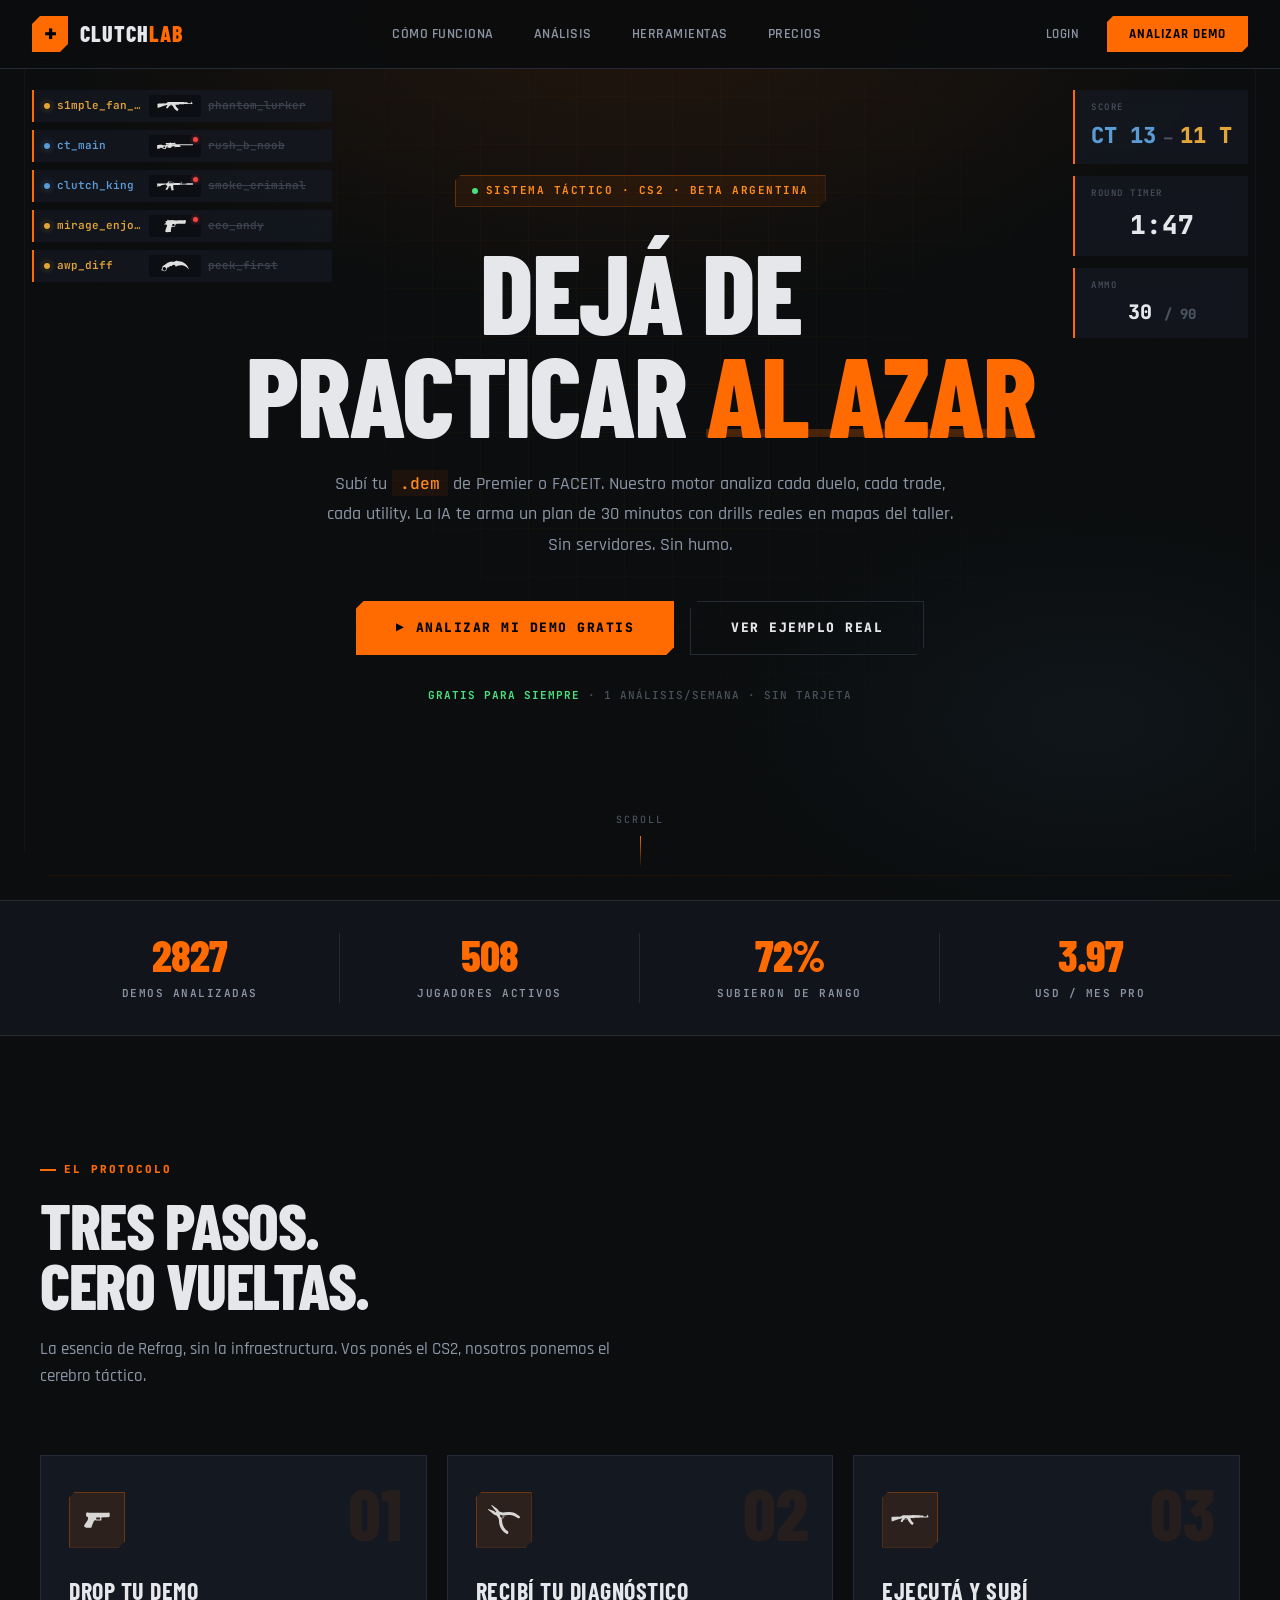
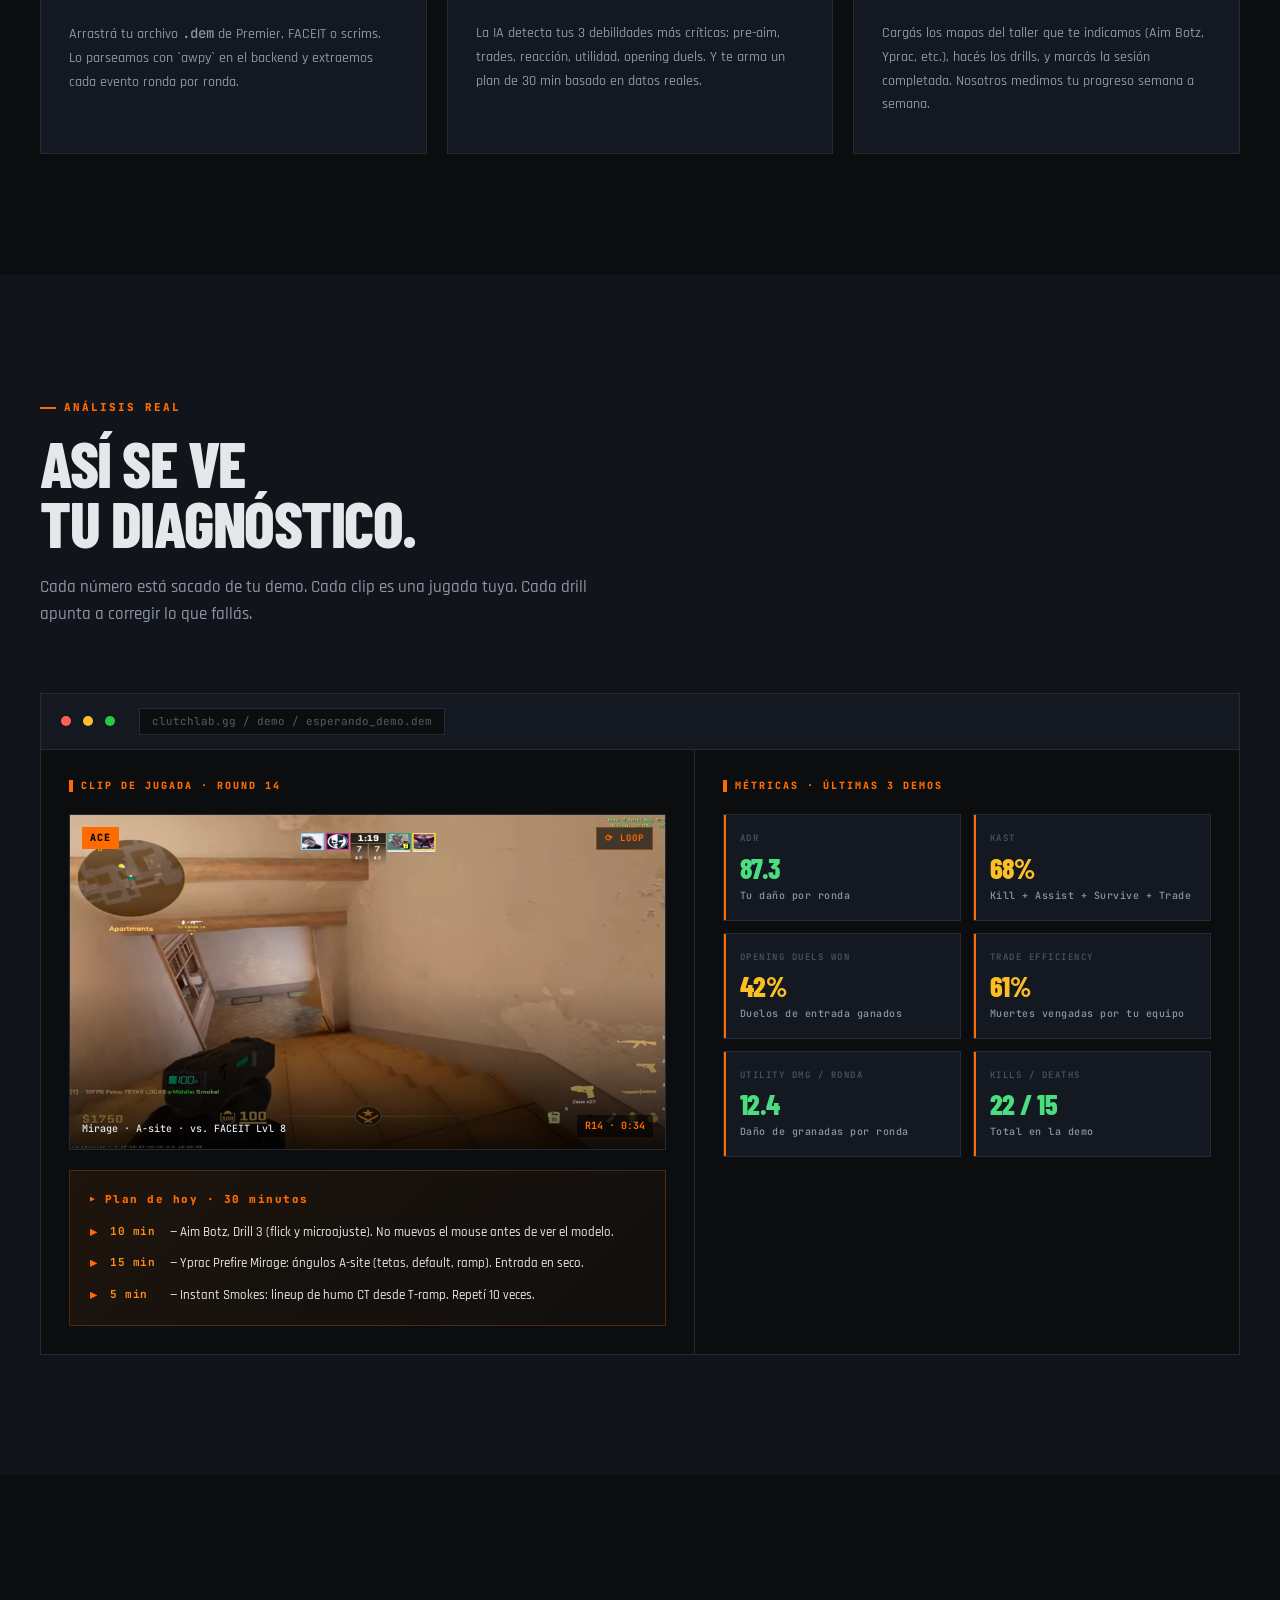
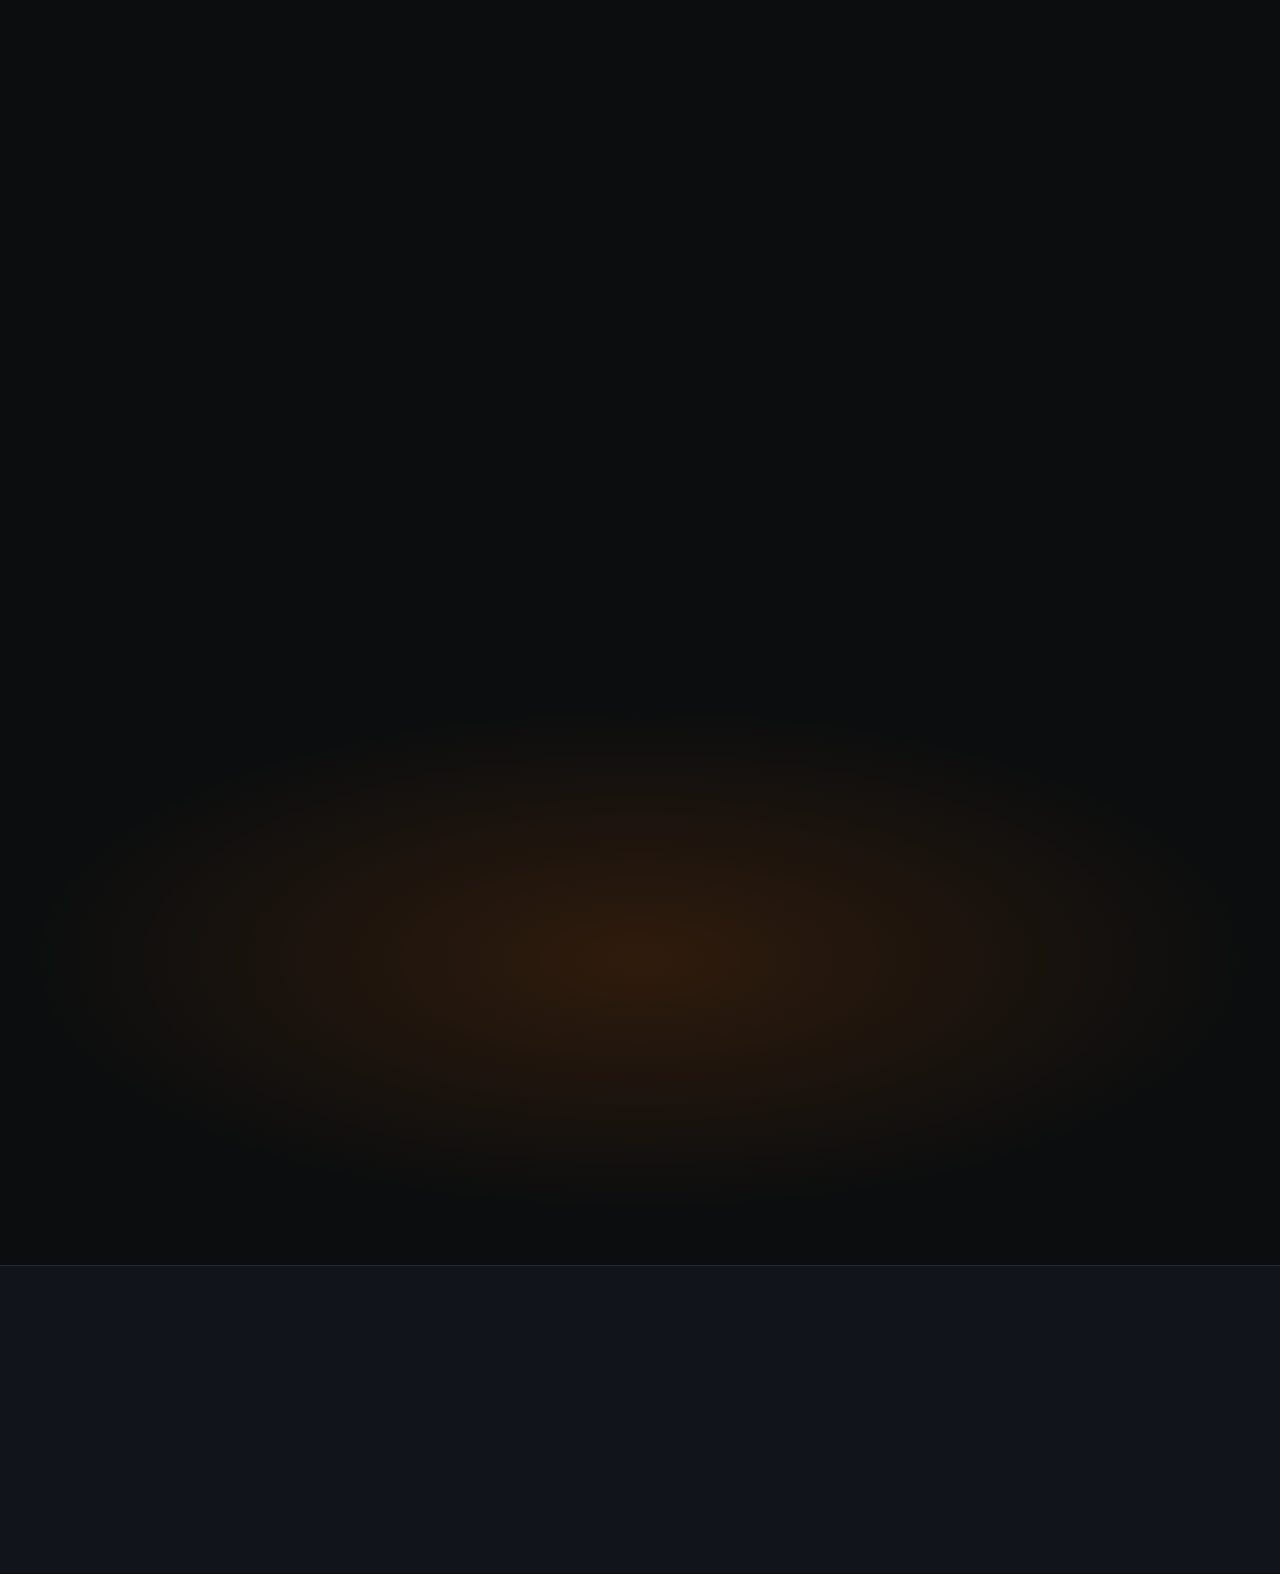
==== commit fbffc067: "agregamos linea link favicon" ====
--- a/index.html
+++ b/index.html
@@ -8,6 +8,7 @@
 <link rel="preconnect" href="https://fonts.gstatic.com" crossorigin>
 <link href="https://fonts.googleapis.com/css2?family=Rajdhani:wght@500;600;700&family=JetBrains+Mono:wght@400;600;800&family=Barlow+Condensed:wght@600;700;800&display=swap" rel="stylesheet">
 <link rel="stylesheet" href="styles.css">
+<link rel="icon" href="/favicon.ico" type="image/x-icon">   
 </head>
 <body>
 
